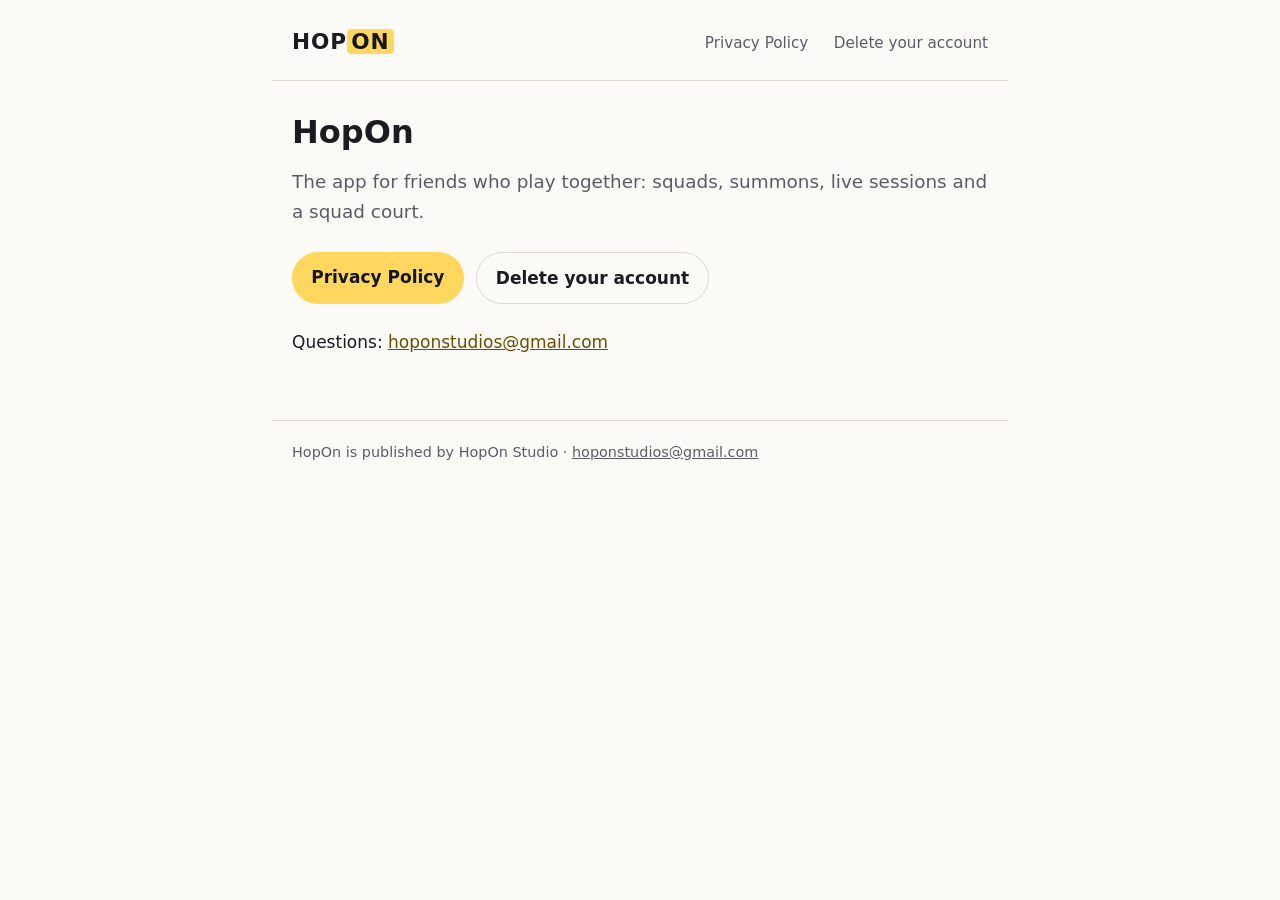
==== index.html @ 8132c115 "The privacy policy and the deletion page" ====
<!doctype html>
<html lang="en">
<head>
<meta charset="utf-8">
<meta name="viewport" content="width=device-width, initial-scale=1">
<title>HopOn</title>
<meta name="description" content="HopOn, by HopOn Studio.">
<link rel="stylesheet" href="style.css">
</head>
<body>
<header>
  <a class="mark" href="">HOP<span>ON</span></a>
  <nav>
    <a href="privacy/">Privacy Policy</a>
    <a href="delete-account/">Delete your account</a>
  </nav>
</header>
<main>
<h1>HopOn</h1>
<p class="lead">The app for friends who play together: squads, summons, live sessions and a squad court.</p>
<p class="action">
  <a class="button" href="privacy/">Privacy Policy</a>
  <a class="button quiet" href="delete-account/">Delete your account</a>
</p>
<p>Questions: <a href="mailto:hoponstudios@gmail.com">hoponstudios@gmail.com</a></p>

</main>
<footer>
  <p>HopOn is published by HopOn Studio · <a href="mailto:hoponstudios@gmail.com">hoponstudios@gmail.com</a></p>
</footer>
</body>
</html>
---- style.css ----
/* HopOn's public pages: the privacy policy and the deletion page.
   The app's own dark and its gold; a light version for a phone set to
   light. Long legal text, so: one narrow column, a comfortable size, and
   tables that scroll sideways on a phone instead of the page. */

:root {
  --ink: #15151b;
  --surface: #1e1e27;
  --line: #2f2f3c;
  --text: #ececf1;
  --soft: #a9a9b8;
  --gold: #ffd75e;
  --on-gold: #15151b;
  --link: #ffd75e;
}

@media (prefers-color-scheme: light) {
  :root {
    --ink: #fbfaf7;
    --surface: #f1efe9;
    --line: #dcd9d0;
    --text: #1b1b22;
    --soft: #5b5b68;
    --gold: #ffd75e;
    --on-gold: #15151b;
    --link: #6b4e00;
  }
}

* { box-sizing: border-box; }

html { -webkit-text-size-adjust: 100%; }

body {
  margin: 0;
  background: var(--ink);
  color: var(--text);
  font: 17px/1.65 system-ui, -apple-system, "Segoe UI", Roboto, Helvetica, Arial, sans-serif;
}

header, main, footer {
  max-width: 46rem;
  margin: 0 auto;
  padding: 0 1.25rem;
}

header {
  display: flex;
  flex-wrap: wrap;
  align-items: center;
  justify-content: space-between;
  gap: 0.5rem 1.5rem;
  padding-top: 1.5rem;
  padding-bottom: 1.25rem;
  border-bottom: 1px solid var(--line);
}

.mark {
  font-weight: 900;
  font-size: 1.35rem;
  letter-spacing: 0.04em;
  color: var(--text);
  text-decoration: none;
}
.mark span { color: var(--gold); }
@media (prefers-color-scheme: light) {
  .mark span { background: var(--gold); color: var(--on-gold); padding: 0 0.2em; border-radius: 0.2em; }
}

nav a {
  color: var(--soft);
  text-decoration: none;
  font-size: 0.95rem;
  margin-left: 1.25rem;
}
nav a:first-child { margin-left: 0; }
nav a:hover { color: var(--text); }

main { padding-top: 2rem; padding-bottom: 3rem; }

h1 { font-size: 2rem; line-height: 1.2; margin: 0 0 1rem; }
h2 { font-size: 1.4rem; line-height: 1.3; margin: 2.5rem 0 0.75rem; scroll-margin-top: 1rem; }
h3 { font-size: 1.1rem; margin: 1.75rem 0 0.5rem; scroll-margin-top: 1rem; }

p, ul, ol { margin: 0 0 1rem; }
ul, ol { padding-left: 1.4rem; }
li { margin-bottom: 0.35rem; }

a { color: var(--link); }

hr { border: 0; border-top: 1px solid var(--line); margin: 2.5rem 0; }

strong { font-weight: 700; }

.lead { font-size: 1.15rem; color: var(--soft); }

.contents {
  background: var(--surface);
  border: 1px solid var(--line);
  border-radius: 12px;
  padding: 1rem 1.25rem;
  margin: 1.5rem 0 0;
}
.contents ol { margin: 0; padding-left: 0; list-style: none; columns: 2; column-gap: 2rem; }
.contents li { break-inside: avoid; margin-bottom: 0.3rem; }
.contents a { text-decoration: none; }
.contents a:hover { text-decoration: underline; }
@media (max-width: 34rem) { .contents ol { columns: 1; } }

.table { overflow-x: auto; margin: 0 0 1.25rem; border: 1px solid var(--line); border-radius: 12px; }
table { border-collapse: collapse; width: 100%; min-width: 30rem; font-size: 0.95rem; }
th, td { text-align: left; vertical-align: top; padding: 0.7rem 0.9rem; border-bottom: 1px solid var(--line); }
th { background: var(--surface); font-weight: 700; }
tr:last-child td { border-bottom: 0; }

.action { display: flex; flex-wrap: wrap; gap: 0.75rem; margin: 1.5rem 0; }
.button {
  display: inline-block;
  background: var(--gold);
  color: var(--on-gold);
  font-weight: 700;
  text-decoration: none;
  padding: 0.7rem 1.2rem;
  border-radius: 999px;
}
.button.quiet { background: transparent; color: var(--text); border: 1px solid var(--line); }

.draft {
  background: #b3261e;
  color: #fff;
  font-weight: 700;
  padding: 0.6rem 0.9rem;
  border-radius: 8px;
}

footer {
  border-top: 1px solid var(--line);
  padding-top: 1.25rem;
  padding-bottom: 2.5rem;
  color: var(--soft);
  font-size: 0.9rem;
}
footer a { color: var(--soft); }
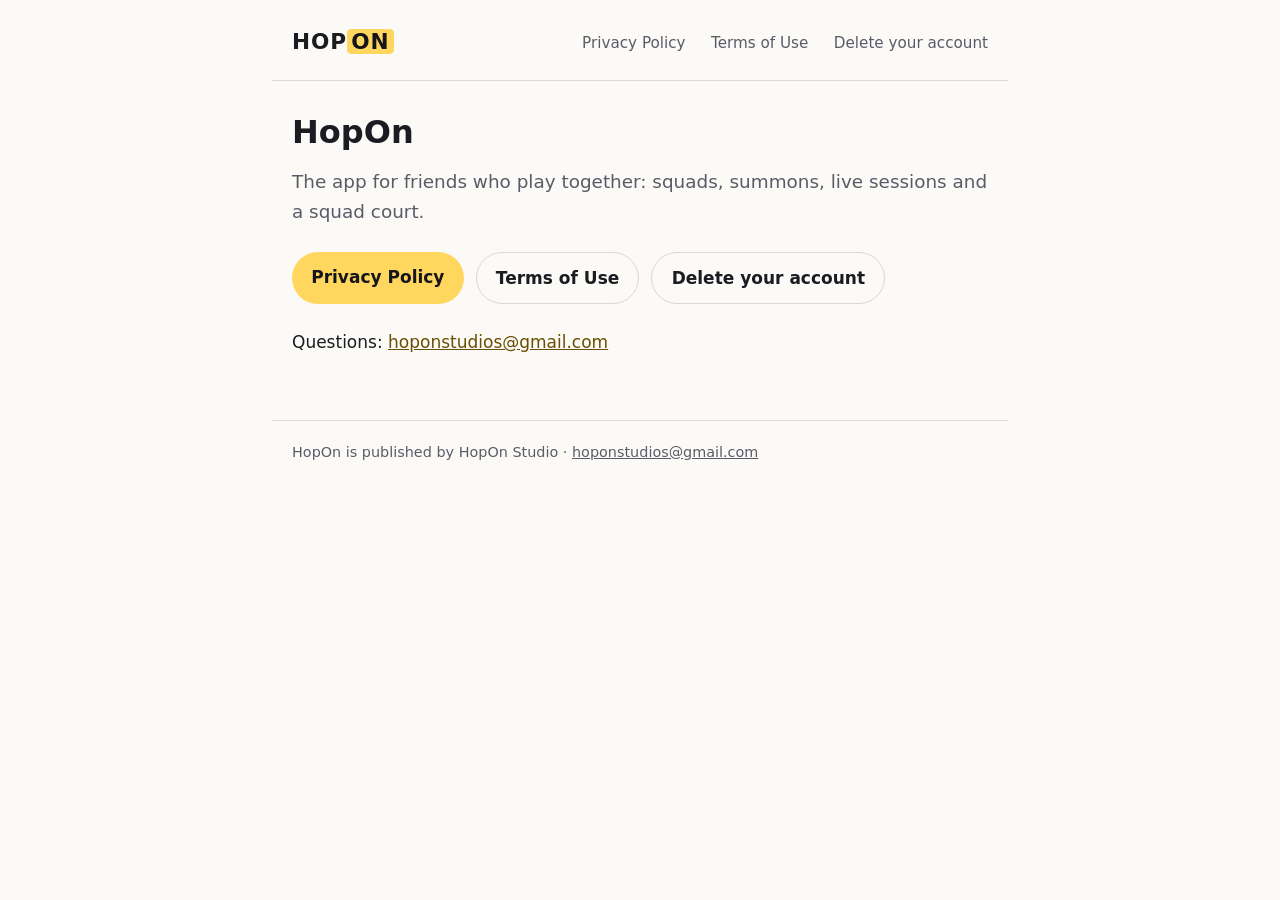
==== commit 38bcd64d: "Add files via upload" ====
--- a/index.html
+++ b/index.html
@@ -12,6 +12,7 @@
   <a class="mark" href="">HOP<span>ON</span></a>
   <nav>
     <a href="privacy/">Privacy Policy</a>
+    <a href="terms/">Terms of Use</a>
     <a href="delete-account/">Delete your account</a>
   </nav>
 </header>
@@ -20,6 +21,7 @@
 <p class="lead">The app for friends who play together: squads, summons, live sessions and a squad court.</p>
 <p class="action">
   <a class="button" href="privacy/">Privacy Policy</a>
+  <a class="button quiet" href="terms/">Terms of Use</a>
   <a class="button quiet" href="delete-account/">Delete your account</a>
 </p>
 <p>Questions: <a href="mailto:hoponstudios@gmail.com">hoponstudios@gmail.com</a></p>
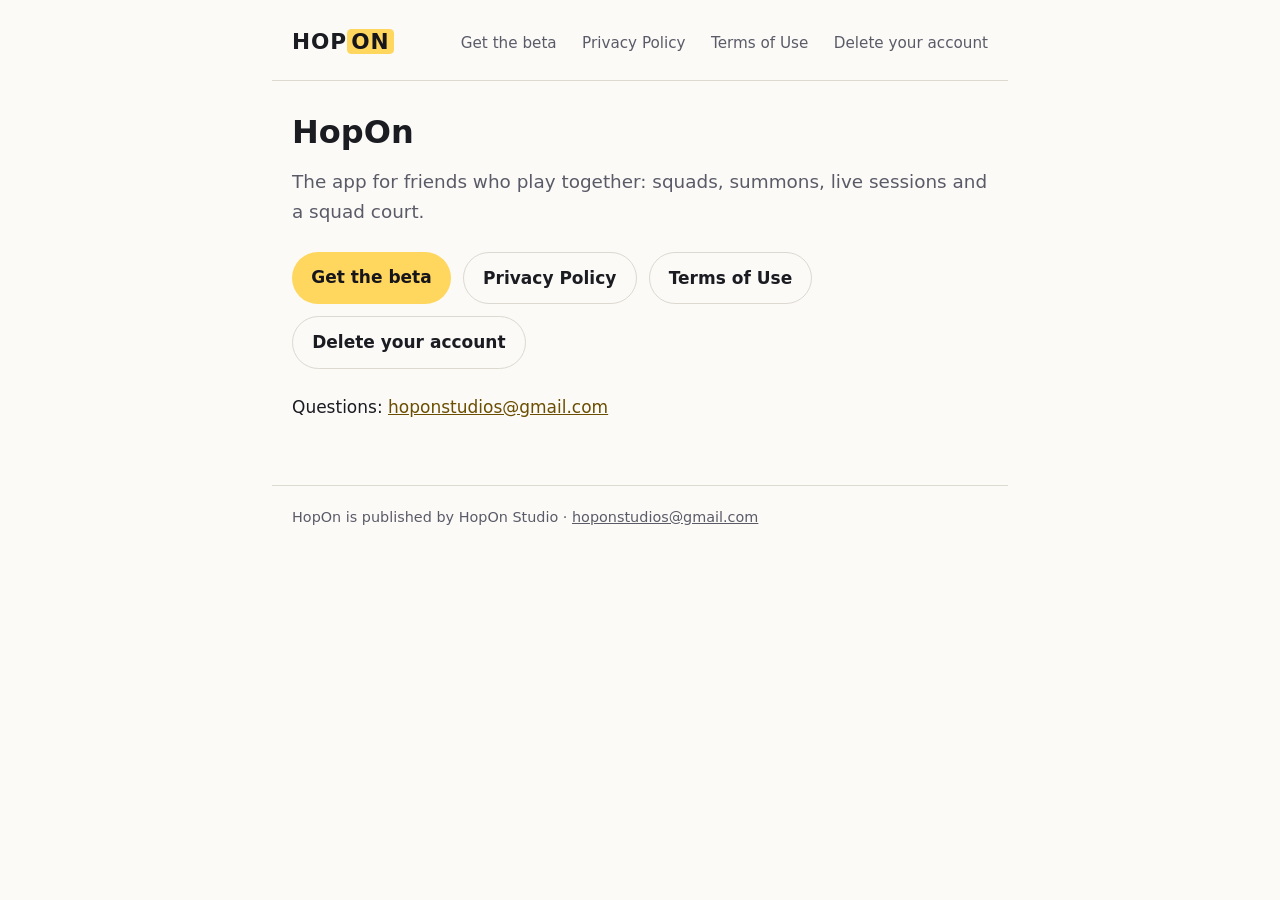
==== commit 9aa8b0b4: "Create beta page" ====
--- a/index.html
+++ b/index.html
@@ -11,6 +11,7 @@
 <header>
   <a class="mark" href="">HOP<span>ON</span></a>
   <nav>
+    <a href="beta/">Get the beta</a>
     <a href="privacy/">Privacy Policy</a>
     <a href="terms/">Terms of Use</a>
     <a href="delete-account/">Delete your account</a>
@@ -20,7 +21,8 @@
 <h1>HopOn</h1>
 <p class="lead">The app for friends who play together: squads, summons, live sessions and a squad court.</p>
 <p class="action">
-  <a class="button" href="privacy/">Privacy Policy</a>
+  <a class="button" href="beta/">Get the beta</a>
+  <a class="button quiet" href="privacy/">Privacy Policy</a>
   <a class="button quiet" href="terms/">Terms of Use</a>
   <a class="button quiet" href="delete-account/">Delete your account</a>
 </p>
--- a/style.css
+++ b/style.css
@@ -1,4 +1,4 @@
-/* HopOn's public pages: the privacy policy and the deletion page.
+/* HopOn's public pages: the policy, the terms, the deletion page and the beta.
    The app's own dark and its gold; a light version for a phone set to
    light. Long legal text, so: one narrow column, a comfortable size, and
    tables that scroll sideways on a phone instead of the page. */
@@ -125,6 +125,35 @@
 }
 .button.quiet { background: transparent; color: var(--text); border: 1px solid var(--line); }
 
+/* The beta page: three steps, each a card with its number and its button. */
+.steps { list-style: none; padding: 0; margin: 1.75rem 0; counter-reset: step; }
+.steps li {
+  counter-increment: step;
+  position: relative;
+  background: var(--surface);
+  border: 1px solid var(--line);
+  border-radius: 14px;
+  padding: 1.1rem 1.2rem 1.25rem 3.7rem;
+  margin-bottom: 0.9rem;
+}
+.steps li::before {
+  content: counter(step);
+  position: absolute;
+  left: 1.1rem;
+  top: 1.1rem;
+  width: 1.8rem;
+  height: 1.8rem;
+  border-radius: 50%;
+  background: var(--gold);
+  color: var(--on-gold);
+  font-weight: 900;
+  line-height: 1.8rem;
+  text-align: center;
+}
+.steps h2 { font-size: 1.15rem; margin: 0 0 0.35rem; }
+.steps p { margin: 0 0 0.9rem; color: var(--soft); }
+.note { font-size: 0.95rem; color: var(--soft); }
+
 .draft {
   background: #b3261e;
   color: #fff;
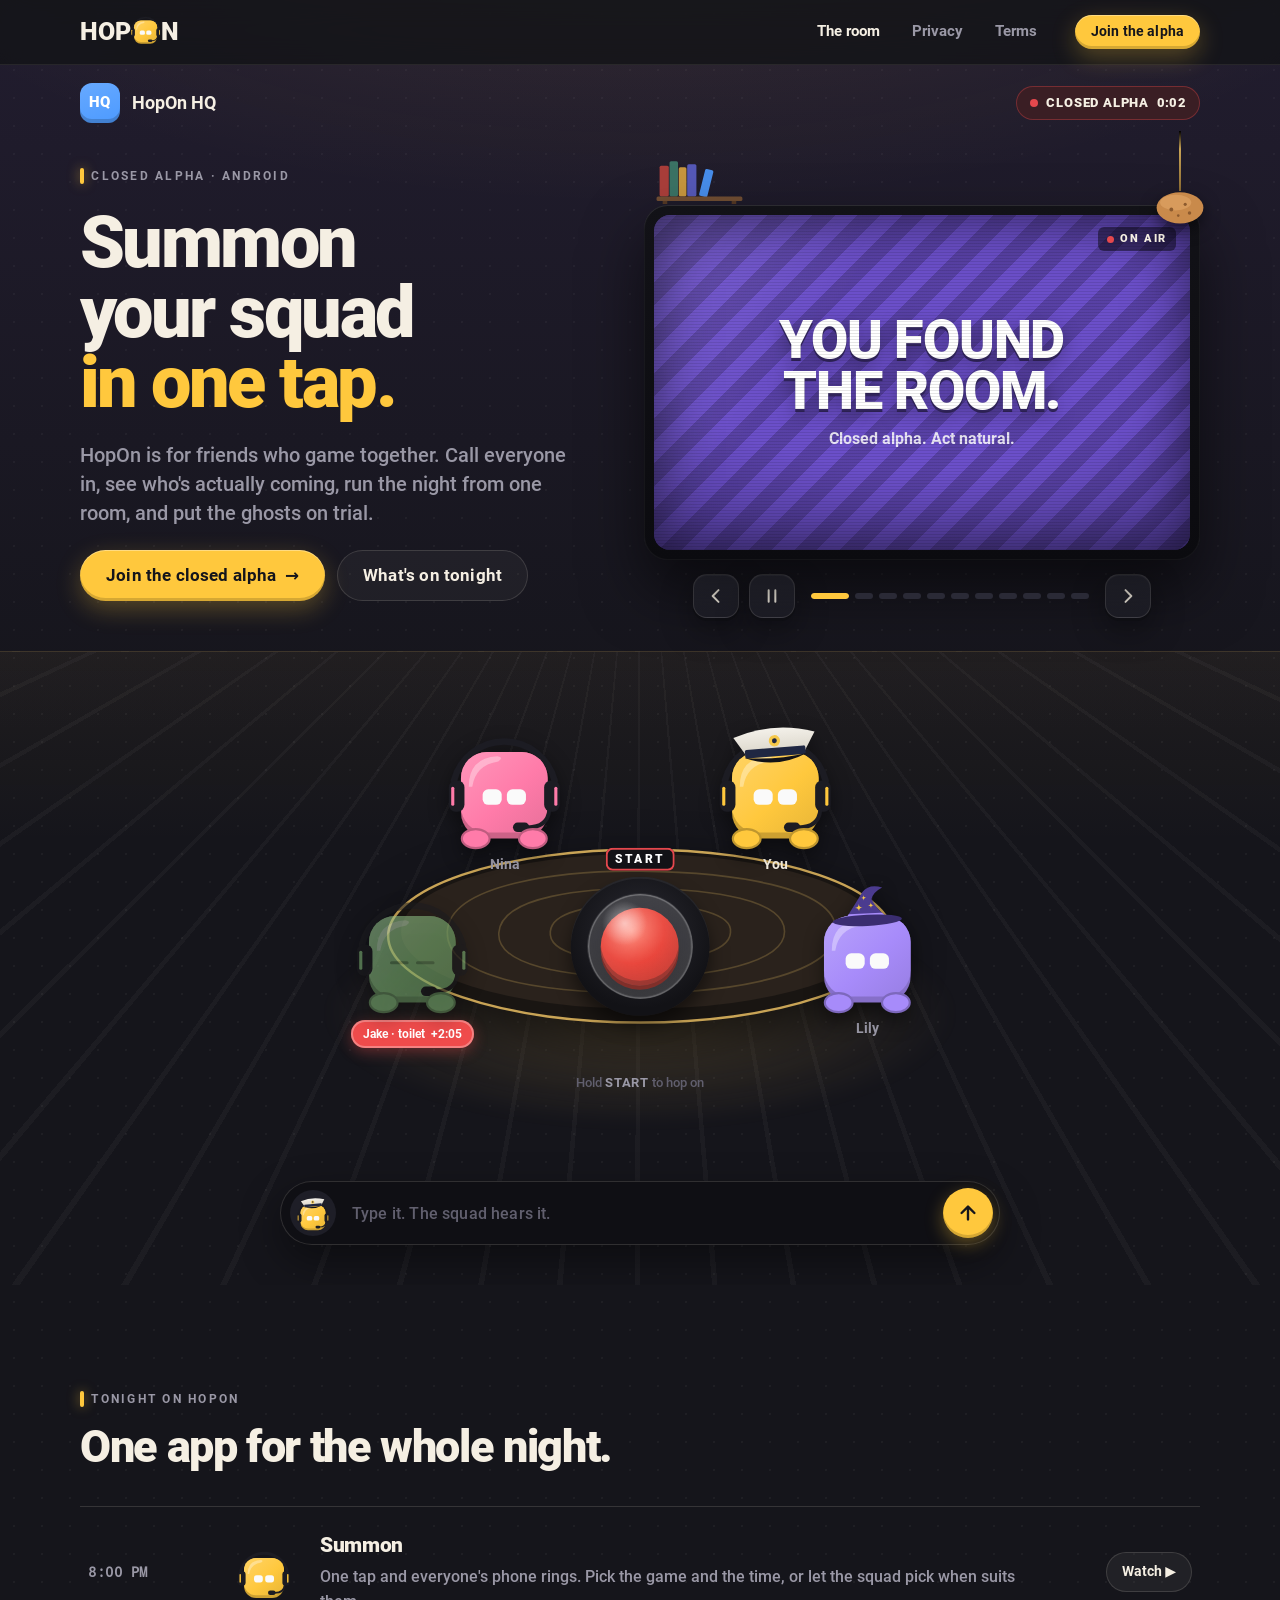
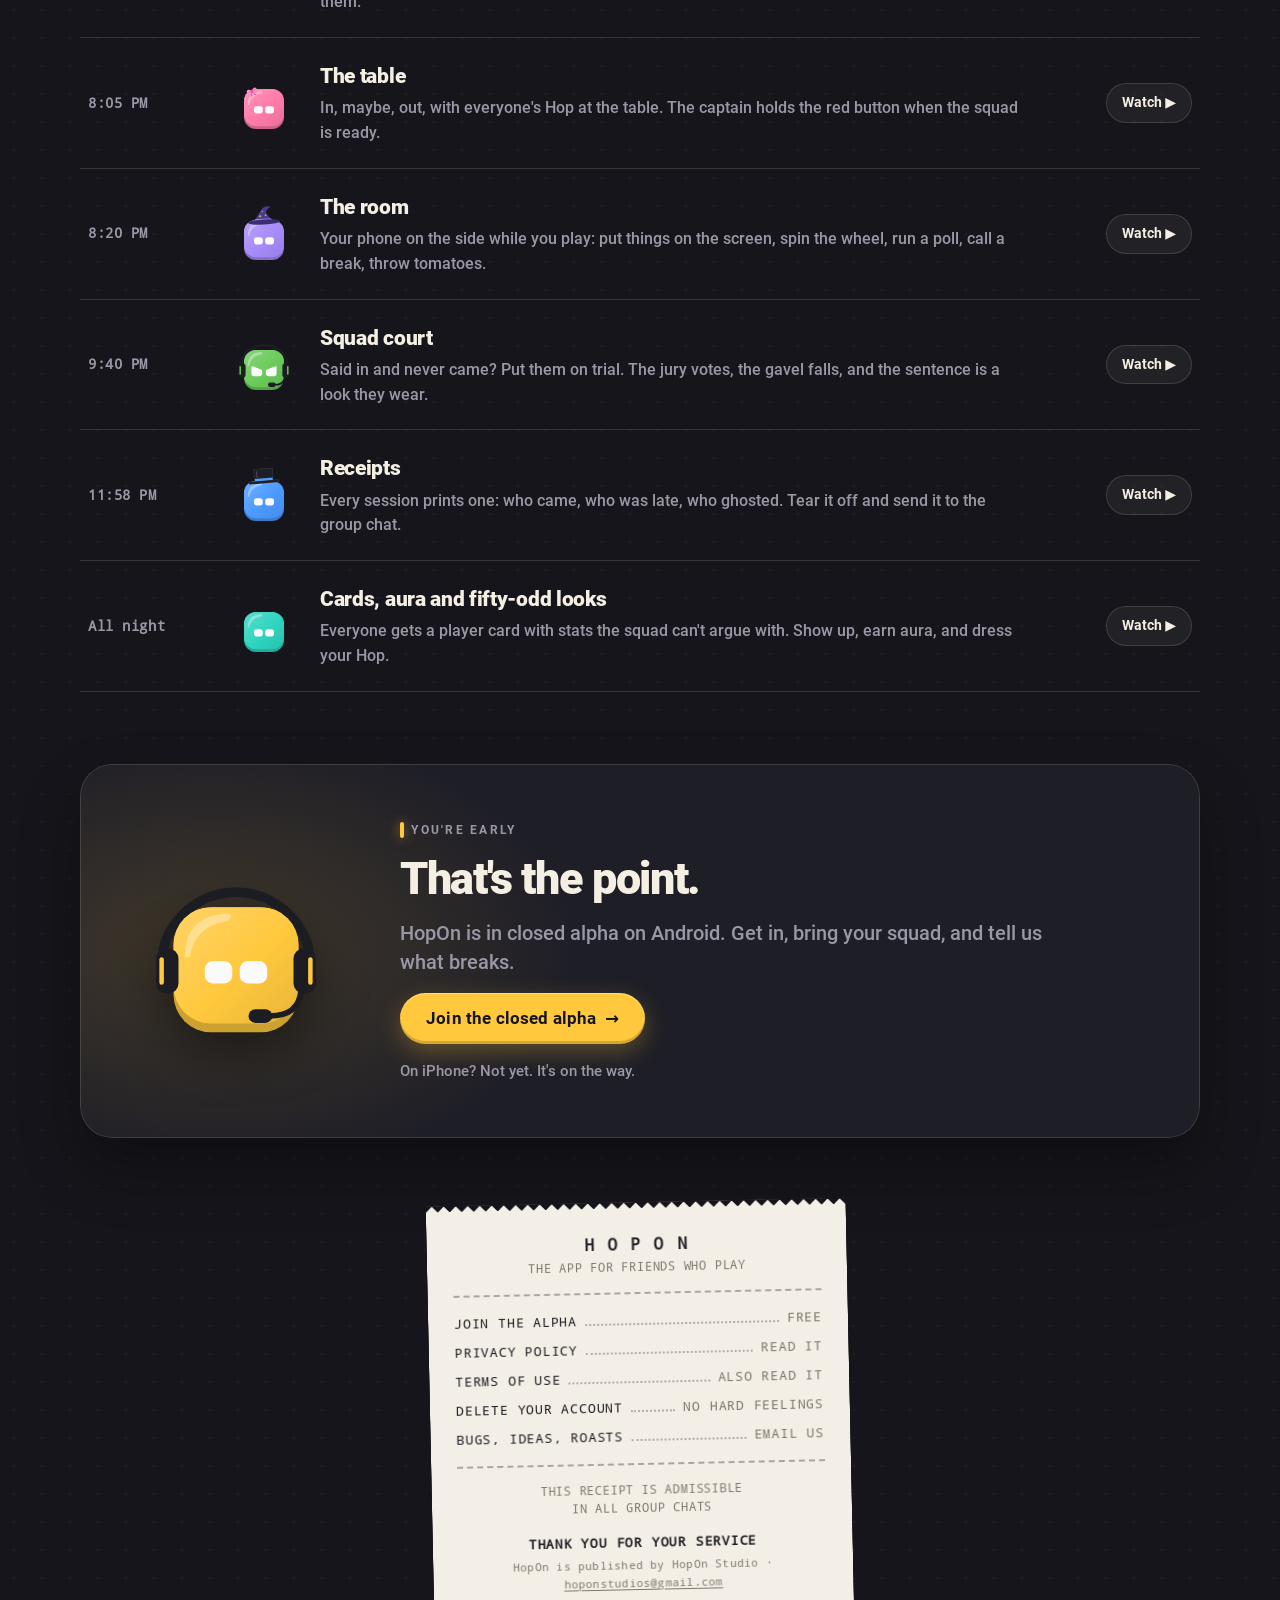
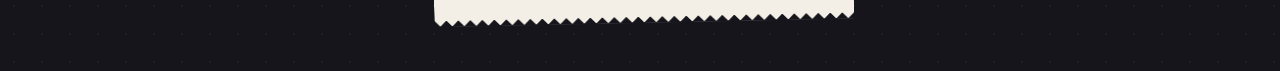
==== commit 220e0c9a: "Whole website redesign to fit app style." ====
--- a/index.html
+++ b/index.html
@@ -1,36 +1,406 @@
 <!doctype html>
-<html lang="en">
+<html lang="en" class="no-js">
 <head>
 <meta charset="utf-8">
-<meta name="viewport" content="width=device-width, initial-scale=1">
-<title>HopOn</title>
-<meta name="description" content="HopOn, by HopOn Studio.">
-<link rel="stylesheet" href="style.css">
+<meta name="viewport" content="width=device-width, initial-scale=1, viewport-fit=cover">
+<title>HopOn · Summon your squad in one tap</title>
+<meta name="description" content="The app for friends who game together: summon the squad, see who is actually coming, run the night from one room, and put the ghosts on trial.">
+<meta name="theme-color" content="#15151B">
+<meta name="color-scheme" content="dark">
+<link rel="canonical" href="https://hoponstudio.github.io/">
+<link rel="icon" href="favicon.svg" type="image/svg+xml">
+<link rel="apple-touch-icon" href="assets/img/icon-512.png">
+<meta property="og:type" content="website">
+<meta property="og:site_name" content="HopOn">
+<meta property="og:title" content="HopOn · Summon your squad in one tap">
+<meta property="og:description" content="The app for friends who game together: summon the squad, see who is actually coming, run the night from one room, and put the ghosts on trial.">
+<meta property="og:url" content="https://hoponstudio.github.io/">
+<meta property="og:image" content="https://hoponstudio.github.io/assets/img/og.png">
+<meta name="twitter:card" content="summary_large_image">
+<link rel="preload" href="assets/fonts/roboto-900.woff2" as="font" type="font/woff2" crossorigin>
+<link rel="preload" href="assets/fonts/roboto-500.woff2" as="font" type="font/woff2" crossorigin>
+<link rel="stylesheet" href="assets/css/site.css?v=163ad758ec">
+<!-- Before the first paint: the visitor's colour (so "You" is never
+     yellow first, then theirs), and the class that says scripts run. -->
+<script>
+  (function (root) {
+    root.className = root.className.replace('no-js', 'js');
+    try {
+      var you = localStorage.getItem('hopon.you');
+      if (/^#[0-9a-f]{6}$/i.test(you)) root.style.setProperty('--you', you);
+    } catch (e) {}
+  })(document.documentElement);
+</script>
+<script type="module" src="assets/js/main.js?v=921431b8e6"></script>
 </head>
-<body>
-<header>
-  <a class="mark" href="">HOP<span>ON</span></a>
-  <nav>
-    <a href="beta/">Get the beta</a>
-    <a href="privacy/">Privacy Policy</a>
-    <a href="terms/">Terms of Use</a>
-    <a href="delete-account/">Delete your account</a>
-  </nav>
+<body class="page page--home">
+<a class="skip-link" href="#main">Skip to content</a>
+<header class="site-header">
+  <div class="site-header__inner wrap">
+    <a class="wordmark" href="" aria-label="HopOn, home">
+      <span aria-hidden="true">HOP</span><svg class="hop wordmark__hop" viewBox="-80 -95 160 160" data-mood="normal" data-skin="headset" style="--hop:#FFC83D" aria-hidden="true" focusable="false"><g class="hop__body"><g class="hop__worn"><path d="M-58.11,-16.92 A60,60 0 0 1 58.11,-16.92" fill="none" stroke="#1C1C23" stroke-width="7.5" stroke-linecap="round"/></g><defs><linearGradient id="hop13-face" x1="0" y1="0" x2="1" y2="1"><stop offset="0" class="hop__light"/><stop offset=".55" class="hop__mid"/><stop offset="1" class="hop__low"/></linearGradient></defs><rect x="-50" y="-50" width="100" height="100" rx="30" class="hop__base"/><rect x="-50" y="-50" width="100" height="93" rx="30" fill="url(#hop13-face)"/><path d="M-41,-10 Q-41,-43 -8,-45 Q0,-44 -7,-39 Q-33,-35 -37,-10 Z" fill="#FFFFFF" fill-opacity=".34"/><g class="hop__face hop__face--normal"><g class="hop__look"><rect x="-25" y="-7" width="22" height="18" rx="6.5" class="hop__eye" fill="#FAFAFA"/><rect x="3" y="-7" width="22" height="18" rx="6.5" class="hop__eye" fill="#FAFAFA"/></g></g><g class="hop__face hop__face--sad"><rect x="-27" y="-9" width="24" height="22" rx="7.5" fill="#FAFAFA"/><rect x="-23.88" y="-5.58" width="17.76" height="17.16" rx="6" fill="#2B211C"/><circle cx="-18.91" cy="-1.43" r="3.3" fill="#FFF"/><circle cx="-10.74" cy="6.12" r="1.6" fill="#FFF"/><rect x="3" y="-9" width="24" height="22" rx="7.5" fill="#FAFAFA"/><rect x="6.12" y="-5.58" width="17.76" height="17.16" rx="6" fill="#2B211C"/><circle cx="11.09" cy="-1.43" r="3.3" fill="#FFF"/><circle cx="19.26" cy="6.12" r="1.6" fill="#FFF"/><path d="M-27,-15 L-8,-21 M27,-15 L8,-21" class="hop__brow" fill="none" stroke="currentColor" stroke-width="3.5" stroke-linecap="round"/></g><g class="hop__face hop__face--fierce"><path d="M-29,-7 L-7,2 L-7,9 Q-7,13 -12,13 L-25,13 Q-29,13 -29,9 ZM29,-7 L7,2 L7,9 Q7,13 12,13 L25,13 Q29,13 29,9 Z" fill="#FAFAFA" stroke="#FAFAFA" stroke-width="5" stroke-linejoin="round"/></g><g class="hop__face hop__face--away"><path d="M-24,4 L-6,4 M6,4 L24,4" class="hop__dash" fill="none" stroke="currentColor" stroke-width="3.5" stroke-linecap="round"/></g><g class="hop__worn"><rect x="-64" y="-17" width="18" height="36" rx="8" fill="#1C1C23"/><rect x="-61.3" y="-10" width="3.6" height="22" rx="1.8" class="hop__stripe"/><rect x="46" y="-17" width="18" height="36" rx="8" fill="#1C1C23"/><rect x="57.7" y="-10" width="3.6" height="22" rx="1.8" class="hop__stripe"/><path d="M52,17 Q50,37 27,37" fill="none" stroke="#1C1C23" stroke-width="4.5" stroke-linecap="round"/><rect x="10" y="31.5" width="19" height="11" rx="5.5" fill="#1C1C23"/></g></g></svg><span aria-hidden="true">N</span>
+    </a>
+    <nav class="site-nav" aria-label="Site">
+      <a class="site-nav__link" href="" aria-current="page">The room</a>
+      <a class="site-nav__link" href="privacy/">Privacy</a>
+      <a class="site-nav__link" href="terms/">Terms</a>
+    </nav>
+    <a class="btn btn--accent btn--small site-header__cta" href="beta/">Join the alpha</a>
+  </div>
 </header>
-<main>
-<h1>HopOn</h1>
-<p class="lead">The app for friends who play together: squads, summons, live sessions and a squad court.</p>
-<p class="action">
-  <a class="button" href="beta/">Get the beta</a>
-  <a class="button quiet" href="privacy/">Privacy Policy</a>
-  <a class="button quiet" href="terms/">Terms of Use</a>
-  <a class="button quiet" href="delete-account/">Delete your account</a>
-</p>
-<p>Questions: <a href="mailto:hoponstudios@gmail.com">hoponstudios@gmail.com</a></p>
+
+<main id="main">
+<!-- The front page is a live room, as the app draws one: the squad round a
+     table on the left, the wall screen on the right, the line you type
+     into at the foot. Each piece that does something names its module
+     (data-module) — assets/js/modules/<name>.js. -->
+<section class="room" aria-labelledby="room-title">
+  <div class="room__bar wrap">
+    <span class="squad-badge" aria-hidden="true">HQ</span>
+    <span class="room__name">HopOn HQ</span>
+    <span class="live-pill" title="How long you've been in the room">
+      <span class="live-pill__dot" aria-hidden="true"></span>
+      Closed alpha <span class="live-pill__time" data-module="ticker" data-from="0">0:00</span>
+    </span>
+  </div>
+
+  <div class="room__stage wrap">
+    <div class="room__intro">
+      <p class="kicker">Closed alpha · Android</p>
+      <h1 id="room-title" class="display">Summon your squad <span class="accent">in one tap.</span></h1>
+      <p class="lead">HopOn is for friends who game together. Call everyone in, see who's actually coming, run the night from one room, and put the ghosts on trial.</p>
+      <div class="actions">
+        <a class="btn btn--accent btn--big" href="beta/">Join the closed alpha <span class="btn__arrow" aria-hidden="true">→</span></a>
+        <a class="btn btn--quiet btn--big" href="#tonight">What's on tonight</a>
+      </div>
+    </div>
+
+    <!-- The table. Four seats, the red button in the middle. -->
+    <div class="table" data-module="table">
+      <div class="table__floor" aria-hidden="true"></div>
+      <div class="table__top" aria-hidden="true">
+        <svg class="table__wood" viewBox="-200 -80 400 160" preserveAspectRatio="none">
+          <ellipse class="table__rim" cx="0" cy="0" rx="196" ry="76"/>
+          <ellipse class="table__face" cx="0" cy="-4" rx="186" ry="68"/>
+          <path class="table__ring" d="M-150,-4 C-148,-46 -60,-58 0,-57 C70,-56 150,-44 152,-6 C154,34 70,50 0,50 C-80,50 -152,36 -150,-4 Z"/>
+          <path class="table__ring" d="M-110,-3 C-108,-36 -40,-42 2,-42 C56,-41 112,-32 112,-4 C112,24 52,36 0,36 C-58,36 -112,26 -110,-3 Z"/>
+          <path class="table__ring" d="M-70,-4 C-68,-26 -20,-28 4,-28 C40,-27 72,-20 70,-3 C69,15 34,22 0,22 C-36,22 -72,16 -70,-4 Z"/>
+        </svg>
+      </div>
+
+      <!-- Hold to start: the session's red button, under its glass. -->
+      <a class="start" href="beta/" data-hold aria-describedby="start-hint">
+        <span class="start__plate">START</span>
+        <span class="start__base" aria-hidden="true">
+          <svg class="start__ring" viewBox="0 0 100 100"><circle cx="50" cy="50" r="46"/></svg>
+          <span class="start__button"></span>
+          <span class="start__dome"></span>
+        </span>
+        <span class="visually-hidden">Join the closed alpha</span>
+      </a>
+      <p class="table__hint" id="start-hint">Hold <strong>START</strong> to hop on</p>
+
+      <div class="seat seat--back-left" data-seat="Nina">
+        <p class="bubble bubble--seat" data-bubble hidden></p>
+        <button class="seat__hop" type="button" aria-label="Nina">
+          <svg class="hop" viewBox="-80 -95 160 160" data-mood="normal" data-skin="headset" style="--hop:#FF7BA9" aria-hidden="true" focusable="false"><g class="hop__body"><g class="hop__worn"><path d="M-58.11,-16.92 A60,60 0 0 1 58.11,-16.92" fill="none" stroke="#1C1C23" stroke-width="7.5" stroke-linecap="round"/></g><defs><linearGradient id="hop1-face" x1="0" y1="0" x2="1" y2="1"><stop offset="0" class="hop__light"/><stop offset=".55" class="hop__mid"/><stop offset="1" class="hop__low"/></linearGradient></defs><rect x="-50" y="-50" width="100" height="100" rx="30" class="hop__base"/><rect x="-50" y="-50" width="100" height="93" rx="30" fill="url(#hop1-face)"/><path d="M-41,-10 Q-41,-43 -8,-45 Q0,-44 -7,-39 Q-33,-35 -37,-10 Z" fill="#FFFFFF" fill-opacity=".34"/><g class="hop__face hop__face--normal"><g class="hop__look"><rect x="-25" y="-7" width="22" height="18" rx="6.5" class="hop__eye" fill="#FAFAFA"/><rect x="3" y="-7" width="22" height="18" rx="6.5" class="hop__eye" fill="#FAFAFA"/></g></g><g class="hop__face hop__face--sad"><rect x="-27" y="-9" width="24" height="22" rx="7.5" fill="#FAFAFA"/><rect x="-23.88" y="-5.58" width="17.76" height="17.16" rx="6" fill="#2B211C"/><circle cx="-18.91" cy="-1.43" r="3.3" fill="#FFF"/><circle cx="-10.74" cy="6.12" r="1.6" fill="#FFF"/><rect x="3" y="-9" width="24" height="22" rx="7.5" fill="#FAFAFA"/><rect x="6.12" y="-5.58" width="17.76" height="17.16" rx="6" fill="#2B211C"/><circle cx="11.09" cy="-1.43" r="3.3" fill="#FFF"/><circle cx="19.26" cy="6.12" r="1.6" fill="#FFF"/><path d="M-27,-15 L-8,-21 M27,-15 L8,-21" class="hop__brow" fill="none" stroke="currentColor" stroke-width="3.5" stroke-linecap="round"/></g><g class="hop__face hop__face--fierce"><path d="M-29,-7 L-7,2 L-7,9 Q-7,13 -12,13 L-25,13 Q-29,13 -29,9 ZM29,-7 L7,2 L7,9 Q7,13 12,13 L25,13 Q29,13 29,9 Z" fill="#FAFAFA" stroke="#FAFAFA" stroke-width="5" stroke-linejoin="round"/></g><g class="hop__face hop__face--away"><path d="M-24,4 L-6,4 M6,4 L24,4" class="hop__dash" fill="none" stroke="currentColor" stroke-width="3.5" stroke-linecap="round"/></g><g class="hop__worn"><rect x="-64" y="-17" width="18" height="36" rx="8" fill="#1C1C23"/><rect x="-61.3" y="-10" width="3.6" height="22" rx="1.8" class="hop__stripe"/><rect x="46" y="-17" width="18" height="36" rx="8" fill="#1C1C23"/><rect x="57.7" y="-10" width="3.6" height="22" rx="1.8" class="hop__stripe"/><path d="M52,17 Q50,37 27,37" fill="none" stroke="#1C1C23" stroke-width="4.5" stroke-linecap="round"/><rect x="10" y="31.5" width="19" height="11" rx="5.5" fill="#1C1C23"/></g><ellipse class="hop__hand" cx="-33" cy="50" rx="16" ry="11"/><ellipse class="hop__hand" cx="33" cy="50" rx="16" ry="11"/></g></svg>
+        </button>
+        <span class="seat__name">Nina</span>
+      </div>
+      <div class="seat seat--back-right seat--you" data-seat="You">
+        <p class="bubble bubble--seat" data-bubble hidden></p>
+        <button class="seat__hop" type="button" aria-label="You, the captain. Tap fast if you dare." data-module="mash">
+          <svg class="hop" viewBox="-80 -95 160 160" data-mood="normal" data-skin="headset" style="--hop:var(--you)" aria-hidden="true" focusable="false"><g class="hop__body"><g class="hop__worn"><path d="M-58.11,-16.92 A60,60 0 0 1 58.11,-16.92" fill="none" stroke="#1C1C23" stroke-width="7.5" stroke-linecap="round"/></g><defs><linearGradient id="hop2-face" x1="0" y1="0" x2="1" y2="1"><stop offset="0" class="hop__light"/><stop offset=".55" class="hop__mid"/><stop offset="1" class="hop__low"/></linearGradient></defs><rect x="-50" y="-50" width="100" height="100" rx="30" class="hop__base"/><rect x="-50" y="-50" width="100" height="93" rx="30" fill="url(#hop2-face)"/><path d="M-41,-10 Q-41,-43 -8,-45 Q0,-44 -7,-39 Q-33,-35 -37,-10 Z" fill="#FFFFFF" fill-opacity=".34"/><g class="hop__face hop__face--normal"><g class="hop__look"><rect x="-25" y="-7" width="22" height="18" rx="6.5" class="hop__eye" fill="#FAFAFA"/><rect x="3" y="-7" width="22" height="18" rx="6.5" class="hop__eye" fill="#FAFAFA"/></g></g><g class="hop__face hop__face--sad"><rect x="-27" y="-9" width="24" height="22" rx="7.5" fill="#FAFAFA"/><rect x="-23.88" y="-5.58" width="17.76" height="17.16" rx="6" fill="#2B211C"/><circle cx="-18.91" cy="-1.43" r="3.3" fill="#FFF"/><circle cx="-10.74" cy="6.12" r="1.6" fill="#FFF"/><rect x="3" y="-9" width="24" height="22" rx="7.5" fill="#FAFAFA"/><rect x="6.12" y="-5.58" width="17.76" height="17.16" rx="6" fill="#2B211C"/><circle cx="11.09" cy="-1.43" r="3.3" fill="#FFF"/><circle cx="19.26" cy="6.12" r="1.6" fill="#FFF"/><path d="M-27,-15 L-8,-21 M27,-15 L8,-21" class="hop__brow" fill="none" stroke="currentColor" stroke-width="3.5" stroke-linecap="round"/></g><g class="hop__face hop__face--fierce"><path d="M-29,-7 L-7,2 L-7,9 Q-7,13 -12,13 L-25,13 Q-29,13 -29,9 ZM29,-7 L7,2 L7,9 Q7,13 12,13 L25,13 Q29,13 29,9 Z" fill="#FAFAFA" stroke="#FAFAFA" stroke-width="5" stroke-linejoin="round"/></g><g class="hop__face hop__face--away"><path d="M-24,4 L-6,4 M6,4 L24,4" class="hop__dash" fill="none" stroke="currentColor" stroke-width="3.5" stroke-linecap="round"/></g><g class="hop__worn"><rect x="-64" y="-17" width="18" height="36" rx="8" fill="#1C1C23"/><rect x="-61.3" y="-10" width="3.6" height="22" rx="1.8" class="hop__stripe"/><rect x="46" y="-17" width="18" height="36" rx="8" fill="#1C1C23"/><rect x="57.7" y="-10" width="3.6" height="22" rx="1.8" class="hop__stripe"/><path d="M52,17 Q50,37 27,37" fill="none" stroke="#1C1C23" stroke-width="4.5" stroke-linecap="round"/><rect x="10" y="31.5" width="19" height="11" rx="5.5" fill="#1C1C23"/></g><g class="hop__outfit"><clipPath id="hop2-jacket"><rect x="-50" y="-50" width="100" height="100" rx="30"/></clipPath><g clip-path="url(#hop2-jacket)"><rect x="-52" y="18" width="104" height="34" fill="#16161B"/><path d="M-13,18 L13,18 L0,42 Z" class="hop__neck"/><path d="M-13,18 L-28,20 L-12,37 L-3,36 Z" fill="#2A2A32"/><circle cx="-20" cy="24.5" r="2" fill="#C9CBD3"/><circle cx="-35" cy="33" r="2" fill="#C9CBD3"/><path d="M13,18 L28,20 L12,37 L3,36 Z" fill="#2A2A32"/><circle cx="20" cy="24.5" r="2" fill="#C9CBD3"/><circle cx="35" cy="33" r="2" fill="#C9CBD3"/></g><path d="M0,20 L-10,14.5 L-10,25.5 Z" fill="#E0403A"/><path d="M0,20 L10,14.5 L10,25.5 Z" fill="#E0403A"/><circle cx="0" cy="20" r="3" fill="#B8302B"/><ellipse cx="-44" cy="30" rx="9" ry="10" fill="#16161B"/><g class="hop__bat" transform="translate(-52 26) rotate(-146.1)"><defs><linearGradient id="hop2-wood" x1="0" y1="0" x2="0" y2="1"><stop offset="0" stop-color="#E3AA6C"/><stop offset=".5" stop-color="#C98A4B"/><stop offset="1" stop-color="#9C6533"/></linearGradient></defs><path d="M-12,-3.5 L36.75,-3.5 Q63,-9 84,-9.5 L105,-9.5 A9.5,9.5 0 0 1 105,9.5 L84,9.5 Q63,9 36.75,3.5 L-12,3.5 Z" fill="url(#hop2-wood)"/><ellipse cx="-14" cy="0" rx="3" ry="6" fill="url(#hop2-wood)"/><path d="M52.5,-5 Q78.75,-7 102.9,-6" fill="none" stroke="#FFFFFF" stroke-width="2.2" stroke-linecap="round" stroke-opacity=".35"/></g><rect x="-65" y="14.3" width="26" height="23.4" rx="9.1" fill="#1A1A20"/><path d="M-53.3,22.75 L-44.2,22.75" fill="none" stroke="#34343E" stroke-width="1.56" stroke-linecap="round"/><path d="M-53.3,27.95 L-44.2,27.95" fill="none" stroke="#34343E" stroke-width="1.56" stroke-linecap="round"/><path d="M-61.33,21.97 A10.4,9.1 0 0 1 -51.09,16.93" fill="none" stroke="#FFFFFF" stroke-width="1.56" stroke-linecap="round" stroke-opacity=".18"/><rect x="39" y="24.1" width="22" height="19.8" rx="7.7" fill="#1A1A20"/><path d="M48.9,31.25 L56.6,31.25" fill="none" stroke="#34343E" stroke-width="1.32" stroke-linecap="round"/><path d="M48.9,35.65 L56.6,35.65" fill="none" stroke="#34343E" stroke-width="1.32" stroke-linecap="round"/><path d="M42.11,30.59 A8.8,7.7 0 0 1 50.77,26.33" fill="none" stroke="#FFFFFF" stroke-width="1.32" stroke-linecap="round" stroke-opacity=".18"/></g><g class="hop__cap" transform="translate(0 -50) rotate(-4.58)"><defs><linearGradient id="hop2-cap" x1="0" y1="0" x2="0" y2="1"><stop offset="0" stop-color="#F4F1EA"/><stop offset="1" stop-color="#D9D4C8"/></linearGradient></defs><path d="M-33,3 L-47,-20 Q0,-36 47,-20 L33,3 Z" fill="url(#hop2-cap)"/><rect x="-35" y="-5" width="70" height="10" rx="2" fill="#1F2742"/><path d="M-36,4 Q0,20 36,4 Q0,10 -36,4 Z" fill="#121217"/><circle cx="0" cy="-13" r="6.5" fill="#F5C84A"/><circle cx="0" cy="-13" r="2.8" fill="#1F2742"/></g><ellipse class="hop__hand" cx="-33" cy="50" rx="16" ry="11"/><ellipse class="hop__hand" cx="33" cy="50" rx="16" ry="11"/></g></svg>
+        </button>
+        <span class="seat__name">You</span>
+      </div>
+      <div class="seat seat--front-left" data-seat="Jake">
+        <p class="bubble bubble--seat" data-bubble hidden></p>
+        <button class="seat__hop" type="button" aria-label="Jake, who stepped away">
+          <svg class="hop" viewBox="-80 -95 160 160" data-mood="away" data-skin="headset" style="--hop:#6BCB5A" aria-hidden="true" focusable="false"><g class="hop__body"><g class="hop__worn"><path d="M-58.11,-16.92 A60,60 0 0 1 58.11,-16.92" fill="none" stroke="#1C1C23" stroke-width="7.5" stroke-linecap="round"/></g><defs><linearGradient id="hop3-face" x1="0" y1="0" x2="1" y2="1"><stop offset="0" class="hop__light"/><stop offset=".55" class="hop__mid"/><stop offset="1" class="hop__low"/></linearGradient></defs><rect x="-50" y="-50" width="100" height="100" rx="30" class="hop__base"/><rect x="-50" y="-50" width="100" height="93" rx="30" fill="url(#hop3-face)"/><path d="M-41,-10 Q-41,-43 -8,-45 Q0,-44 -7,-39 Q-33,-35 -37,-10 Z" fill="#FFFFFF" fill-opacity=".34"/><g class="hop__face hop__face--normal"><g class="hop__look"><rect x="-25" y="-7" width="22" height="18" rx="6.5" class="hop__eye" fill="#FAFAFA"/><rect x="3" y="-7" width="22" height="18" rx="6.5" class="hop__eye" fill="#FAFAFA"/></g></g><g class="hop__face hop__face--sad"><rect x="-27" y="-9" width="24" height="22" rx="7.5" fill="#FAFAFA"/><rect x="-23.88" y="-5.58" width="17.76" height="17.16" rx="6" fill="#2B211C"/><circle cx="-18.91" cy="-1.43" r="3.3" fill="#FFF"/><circle cx="-10.74" cy="6.12" r="1.6" fill="#FFF"/><rect x="3" y="-9" width="24" height="22" rx="7.5" fill="#FAFAFA"/><rect x="6.12" y="-5.58" width="17.76" height="17.16" rx="6" fill="#2B211C"/><circle cx="11.09" cy="-1.43" r="3.3" fill="#FFF"/><circle cx="19.26" cy="6.12" r="1.6" fill="#FFF"/><path d="M-27,-15 L-8,-21 M27,-15 L8,-21" class="hop__brow" fill="none" stroke="currentColor" stroke-width="3.5" stroke-linecap="round"/></g><g class="hop__face hop__face--fierce"><path d="M-29,-7 L-7,2 L-7,9 Q-7,13 -12,13 L-25,13 Q-29,13 -29,9 ZM29,-7 L7,2 L7,9 Q7,13 12,13 L25,13 Q29,13 29,9 Z" fill="#FAFAFA" stroke="#FAFAFA" stroke-width="5" stroke-linejoin="round"/></g><g class="hop__face hop__face--away"><path d="M-24,4 L-6,4 M6,4 L24,4" class="hop__dash" fill="none" stroke="currentColor" stroke-width="3.5" stroke-linecap="round"/></g><g class="hop__worn"><rect x="-64" y="-17" width="18" height="36" rx="8" fill="#1C1C23"/><rect x="-61.3" y="-10" width="3.6" height="22" rx="1.8" class="hop__stripe"/><rect x="46" y="-17" width="18" height="36" rx="8" fill="#1C1C23"/><rect x="57.7" y="-10" width="3.6" height="22" rx="1.8" class="hop__stripe"/><path d="M52,17 Q50,37 27,37" fill="none" stroke="#1C1C23" stroke-width="4.5" stroke-linecap="round"/><rect x="10" y="31.5" width="19" height="11" rx="5.5" fill="#1C1C23"/></g><ellipse class="hop__hand" cx="-33" cy="50" rx="16" ry="11"/><ellipse class="hop__hand" cx="33" cy="50" rx="16" ry="11"/></g></svg>
+        </button>
+        <span class="pill pill--away">Jake · toilet <span data-module="ticker" data-from="123" data-sign="+">+2:03</span></span>
+      </div>
+      <div class="seat seat--front-right" data-seat="Lily">
+        <p class="bubble bubble--seat" data-bubble hidden></p>
+        <button class="seat__hop" type="button" aria-label="Lily">
+          <svg class="hop" viewBox="-80 -95 160 160" data-mood="normal" data-skin="wizard" style="--hop:#A78BFA" aria-hidden="true" focusable="false"><g class="hop__body"><g class="hop__worn"></g><defs><linearGradient id="hop4-face" x1="0" y1="0" x2="1" y2="1"><stop offset="0" class="hop__light"/><stop offset=".55" class="hop__mid"/><stop offset="1" class="hop__low"/></linearGradient></defs><rect x="-50" y="-50" width="100" height="100" rx="30" class="hop__base"/><rect x="-50" y="-50" width="100" height="93" rx="30" fill="url(#hop4-face)"/><path d="M-41,-10 Q-41,-43 -8,-45 Q0,-44 -7,-39 Q-33,-35 -37,-10 Z" fill="#FFFFFF" fill-opacity=".34"/><g class="hop__face hop__face--normal"><g class="hop__look"><rect x="-25" y="-7" width="22" height="18" rx="6.5" class="hop__eye" fill="#FAFAFA"/><rect x="3" y="-7" width="22" height="18" rx="6.5" class="hop__eye" fill="#FAFAFA"/></g></g><g class="hop__face hop__face--sad"><rect x="-27" y="-9" width="24" height="22" rx="7.5" fill="#FAFAFA"/><rect x="-23.88" y="-5.58" width="17.76" height="17.16" rx="6" fill="#2B211C"/><circle cx="-18.91" cy="-1.43" r="3.3" fill="#FFF"/><circle cx="-10.74" cy="6.12" r="1.6" fill="#FFF"/><rect x="3" y="-9" width="24" height="22" rx="7.5" fill="#FAFAFA"/><rect x="6.12" y="-5.58" width="17.76" height="17.16" rx="6" fill="#2B211C"/><circle cx="11.09" cy="-1.43" r="3.3" fill="#FFF"/><circle cx="19.26" cy="6.12" r="1.6" fill="#FFF"/><path d="M-27,-15 L-8,-21 M27,-15 L8,-21" class="hop__brow" fill="none" stroke="currentColor" stroke-width="3.5" stroke-linecap="round"/></g><g class="hop__face hop__face--fierce"><path d="M-29,-7 L-7,2 L-7,9 Q-7,13 -12,13 L-25,13 Q-29,13 -29,9 ZM29,-7 L7,2 L7,9 Q7,13 12,13 L25,13 Q29,13 29,9 Z" fill="#FAFAFA" stroke="#FAFAFA" stroke-width="5" stroke-linejoin="round"/></g><g class="hop__face hop__face--away"><path d="M-24,4 L-6,4 M6,4 L24,4" class="hop__dash" fill="none" stroke="currentColor" stroke-width="3.5" stroke-linecap="round"/></g><g class="hop__worn"><g transform="translate(0 -45) rotate(-2.86)"><clipPath id="hop4-cone"><path d="M-27,0 Q-14,-18 -4,-33 Q4,-42 19,-37 Q8,-32 6,-24 Q12,-10 27,0 Z"/></clipPath><path d="M-27,0 Q-14,-18 -4,-33 Q4,-42 19,-37 Q8,-32 6,-24 Q12,-10 27,0 Z" fill="#4B3B8F"/><rect x="-30" y="-8" width="60" height="5" class="hop__band" clip-path="url(#hop4-cone)"/><path d="M-9,-19.5 Q-9,-15 -4.5,-15 Q-9,-15 -9,-10.5 Q-9,-15 -13.5,-15 Q-9,-15 -9,-19.5 Z" fill="#F5C84A"/><path d="M5,-20.5 Q5,-17 8.5,-17 Q5,-17 5,-13.5 Q5,-17 1.5,-17 Q5,-17 5,-20.5 Z" fill="#F5C84A"/><path d="M-3,-29 Q-3,-26 0,-26 Q-3,-26 -3,-23 Q-3,-26 -6,-26 Q-3,-26 -3,-29 Z" fill="#F5C84A"/><ellipse cx="0" cy="0" rx="40" ry="6.5" fill="#3A2D70"/></g></g><ellipse class="hop__hand" cx="-33" cy="50" rx="16" ry="11"/><ellipse class="hop__hand" cx="33" cy="50" rx="16" ry="11"/></g></svg>
+        </button>
+        <span class="seat__name">Lily</span>
+      </div>
+
+      <!-- What the squad says while you're here. One line at a time, from
+           a seat at random; tapping a Hop makes them say one. -->
+      <template data-banter>
+        <p data-by="Nina">jake where are you</p>
+        <p data-by="Lily">light a candle for him</p>
+        <p data-by="Nina">one more game. one.</p>
+        <p data-by="Lily">who picked this game</p>
+        <p data-by="You">hold the red button, coward</p>
+        <p data-by="Nina">did he fall in</p>
+        <p data-by="Lily">spin the wheel then</p>
+        <p data-by="You">squad, we are so back</p>
+        <p data-by="Nina">i'm in. for real this time</p>
+        <p data-by="Lily">this is a receipt moment</p>
+        <p data-by="Jake">brb</p>
+        <p data-by="Jake">2 mins</p>
+      </template>
+    </div>
+
+    <!-- The wall screen. The first slide is what shows without scripts. -->
+    <div class="room__wall">
+      <div class="wall-deco" aria-hidden="true">
+        <svg class="wall-deco__shelf" viewBox="0 0 120 64">
+          <rect x="6" y="14" width="12" height="40" rx="2" fill="#B8423C"/>
+          <rect x="19" y="8" width="11" height="46" rx="2" fill="#3E7C6B"/>
+          <rect x="31" y="16" width="10" height="38" rx="2" fill="#D9A441"/>
+          <rect x="42" y="12" width="12" height="42" rx="2" fill="#5B5FC7"/>
+          <rect x="57" y="18" width="11" height="36" rx="2" fill="#4C9AFF" transform="rotate(14 62 54)"/>
+          <rect x="2" y="54" width="112" height="6" rx="2" fill="#7A5434"/>
+          <rect x="10" y="60" width="6" height="4" fill="#5A3C24"/><rect x="100" y="60" width="6" height="4" fill="#5A3C24"/>
+        </svg>
+        <button class="potato" type="button" aria-label="Hot potato" data-module="potato">
+          <span class="potato__cord"></span>
+          <svg class="potato__body" viewBox="0 0 60 44">
+            <ellipse cx="30" cy="24" rx="27" ry="18" fill="#C98A4B"/>
+            <ellipse cx="25" cy="18" rx="18" ry="9" fill="#E3AA6C" opacity=".55"/>
+            <circle cx="20" cy="26" r="2.2" fill="#8C5A2E"/><circle cx="36" cy="20" r="1.8" fill="#8C5A2E"/><circle cx="41" cy="30" r="2" fill="#8C5A2E"/><circle cx="28" cy="33" r="1.5" fill="#8C5A2E"/>
+          </svg>
+        </button>
+      </div>
+
+      <div class="tv" data-module="tv" role="region" aria-roledescription="carousel" aria-label="What's on HopOn">
+        <div class="tv__frame">
+          <div class="tv__screen">
+            <div class="tv__slides">
+              <article class="tv-slide tv-slide--shout tv-slide--purple" data-channel="welcome" aria-roledescription="slide">
+                <p class="tv-slide__shout">You found<br>the room.</p>
+                <p class="tv-slide__small">Closed alpha. Act natural.</p>
+              </article>
+              <article class="tv-slide tv-slide--phone tv-slide--yellow" data-channel="summon" aria-roledescription="slide">
+                <div class="phone"><img src="assets/img/screens/home.webp" width="712" height="1556" alt="HopOn's Squads page: two squads, one with Valorant starting in 20 minutes and three people in." decoding="async"></div>
+                <div class="tv-slide__text">
+                  <p class="tv-slide__eyebrow">Now showing</p>
+                  <h2 class="tv-slide__title">Summon</h2>
+                  <p class="tv-slide__line">Pick the game and the time. Everyone's phone gets the call.</p>
+                </div>
+              </article>
+              <article class="tv-slide tv-slide--phone tv-slide--green" data-channel="table" aria-roledescription="slide">
+                <div class="phone"><img src="assets/img/screens/summon.webp" width="712" height="1556" alt="A summon in HopOn: the squad's Hops round a table, each showing In or Maybe, and a red start button." loading="lazy" decoding="async"></div>
+                <div class="tv-slide__text">
+                  <p class="tv-slide__eyebrow">Now showing</p>
+                  <h2 class="tv-slide__title">Who's actually coming</h2>
+                  <p class="tv-slide__line">In, maybe, out. Everyone's Hop sits at the table with their answer.</p>
+                </div>
+              </article>
+              <article class="tv-slide tv-slide--shout tv-slide--red" data-channel="pizza" aria-roledescription="slide">
+                <p class="tv-slide__shout">Jake buys<br>the pizza.</p>
+                <p class="tv-slide__small">The poll has spoken.</p>
+              </article>
+              <article class="tv-slide tv-slide--phone tv-slide--magenta" data-channel="room" aria-roledescription="slide">
+                <div class="phone"><img src="assets/img/screens/room.webp" width="712" height="1556" alt="A live room in HopOn: Rocket League on the wall screen, the squad round the table, typed lines read out loud." loading="lazy" decoding="async"></div>
+                <div class="tv-slide__text">
+                  <p class="tv-slide__eyebrow">Now showing</p>
+                  <h2 class="tv-slide__title">The room</h2>
+                  <p class="tv-slide__line">Game night gets its own room. Keep it open next to you while you play.</p>
+                </div>
+              </article>
+              <article class="tv-slide tv-slide--phone tv-slide--orange" data-channel="wheel" aria-roledescription="slide">
+                <div class="phone"><img src="assets/img/screens/wheel.webp" width="712" height="1556" alt="The random wheel in HopOn, landed on Rocket League." loading="lazy" decoding="async"></div>
+                <div class="tv-slide__text">
+                  <p class="tv-slide__eyebrow">Now showing</p>
+                  <h2 class="tv-slide__title">The wheel</h2>
+                  <p class="tv-slide__line">Can't agree on a game? Spin it. No appeals.</p>
+                </div>
+              </article>
+              <article class="tv-slide tv-slide--phone tv-slide--red" data-channel="court" aria-roledescription="slide">
+                <div class="phone"><img src="assets/img/screens/court.webp" width="712" height="1556" alt="Squad court in HopOn: The Squad v. Tyler, stamped GUILTY, sentenced to a clown look for three days." loading="lazy" decoding="async"></div>
+                <div class="tv-slide__text">
+                  <p class="tv-slide__eyebrow">Now showing</p>
+                  <h2 class="tv-slide__title">Squad court</h2>
+                  <p class="tv-slide__line">Said in and never came? The squad votes. The sentence is a new look.</p>
+                </div>
+              </article>
+              <article class="tv-slide tv-slide--shout tv-slide--teal" data-channel="tyler" aria-roledescription="slide">
+                <p class="tv-slide__shout">Said in.<br>Never came.</p>
+                <p class="tv-slide__small">Tyler, this one's about you.</p>
+              </article>
+              <article class="tv-slide tv-slide--phone tv-slide--blue" data-channel="receipts" aria-roledescription="slide">
+                <div class="phone"><img src="assets/img/screens/receipt.webp" width="712" height="1556" alt="A HopOn receipt: who came, who was late, who ghosted, and the squad's ghost rate." loading="lazy" decoding="async"></div>
+                <div class="tv-slide__text">
+                  <p class="tv-slide__eyebrow">Now showing</p>
+                  <h2 class="tv-slide__title">Receipts</h2>
+                  <p class="tv-slide__line">Who came, who was late, who ghosted. Admissible in all group chats.</p>
+                </div>
+              </article>
+              <article class="tv-slide tv-slide--wide tv-slide--purple" data-channel="cards" aria-roledescription="slide">
+                <img class="tv-slide__wide" src="assets/img/screens/cards.webp" width="1080" height="820" alt="Three HopOn player cards fanned out, with ratings, aura and stats." loading="lazy" decoding="async">
+                <div class="tv-slide__text">
+                  <p class="tv-slide__eyebrow">Now showing</p>
+                  <h2 class="tv-slide__title">Everyone gets a card</h2>
+                  <p class="tv-slide__line">Stats don't lie.</p>
+                </div>
+              </article>
+              <article class="tv-slide tv-slide--shout tv-slide--yellow" data-channel="squad" aria-roledescription="slide">
+                <p class="tv-slide__shout">Bring the<br>squad.</p>
+                <p class="tv-slide__small">It's made for the friends you already play with.</p>
+              </article>
+            </div>
+            <div class="tv__static" aria-hidden="true"></div>
+            <span class="tv__bug" aria-hidden="true"><span class="tv__bug-dot"></span>On air</span>
+            <span class="tv__osd" aria-hidden="true"></span>
+          </div>
+        </div>
+        <div class="tv__remote" hidden>
+          <button class="key key--icon" type="button" data-tv="prev" aria-label="Previous channel">
+            <svg viewBox="0 0 24 24" aria-hidden="true"><path d="M15 5l-7 7 7 7"/></svg>
+          </button>
+          <button class="key key--icon" type="button" data-tv="pause" aria-label="Pause the screen">
+            <svg class="tv__icon-pause" viewBox="0 0 24 24" aria-hidden="true"><path d="M8 5v14M16 5v14"/></svg>
+            <svg class="tv__icon-play" viewBox="0 0 24 24" aria-hidden="true"><path d="M8 5l11 7-11 7z"/></svg>
+          </button>
+          <div class="tv__dots" role="group" aria-label="Channels"></div>
+          <button class="key key--icon" type="button" data-tv="next" aria-label="Next channel">
+            <svg viewBox="0 0 24 24" aria-hidden="true"><path d="M9 5l7 7-7 7"/></svg>
+          </button>
+        </div>
+      </div>
+    </div>
+  </div>
+
+  <!-- Type a line: your Hop says it out loud, as typed lines are in the
+       app's live room. The little Hop opens the colour picker. -->
+  <div class="room__dock wrap">
+    <form class="say" data-module="say" autocomplete="off" hidden>
+      <p class="bubble bubble--seat say__bubble" data-bubble hidden></p>
+      <button class="say__me" type="button" data-module="colours" aria-label="Pick your Hop's colour" aria-expanded="false" aria-controls="colours">
+        <svg class="hop" viewBox="-80 -95 160 160" data-mood="normal" data-skin="headset" style="--hop:var(--you)" aria-hidden="true" focusable="false"><g class="hop__body"><g class="hop__worn"><path d="M-58.11,-16.92 A60,60 0 0 1 58.11,-16.92" fill="none" stroke="#1C1C23" stroke-width="7.5" stroke-linecap="round"/></g><defs><linearGradient id="hop5-face" x1="0" y1="0" x2="1" y2="1"><stop offset="0" class="hop__light"/><stop offset=".55" class="hop__mid"/><stop offset="1" class="hop__low"/></linearGradient></defs><rect x="-50" y="-50" width="100" height="100" rx="30" class="hop__base"/><rect x="-50" y="-50" width="100" height="93" rx="30" fill="url(#hop5-face)"/><path d="M-41,-10 Q-41,-43 -8,-45 Q0,-44 -7,-39 Q-33,-35 -37,-10 Z" fill="#FFFFFF" fill-opacity=".34"/><g class="hop__face hop__face--normal"><g class="hop__look"><rect x="-25" y="-7" width="22" height="18" rx="6.5" class="hop__eye" fill="#FAFAFA"/><rect x="3" y="-7" width="22" height="18" rx="6.5" class="hop__eye" fill="#FAFAFA"/></g></g><g class="hop__face hop__face--sad"><rect x="-27" y="-9" width="24" height="22" rx="7.5" fill="#FAFAFA"/><rect x="-23.88" y="-5.58" width="17.76" height="17.16" rx="6" fill="#2B211C"/><circle cx="-18.91" cy="-1.43" r="3.3" fill="#FFF"/><circle cx="-10.74" cy="6.12" r="1.6" fill="#FFF"/><rect x="3" y="-9" width="24" height="22" rx="7.5" fill="#FAFAFA"/><rect x="6.12" y="-5.58" width="17.76" height="17.16" rx="6" fill="#2B211C"/><circle cx="11.09" cy="-1.43" r="3.3" fill="#FFF"/><circle cx="19.26" cy="6.12" r="1.6" fill="#FFF"/><path d="M-27,-15 L-8,-21 M27,-15 L8,-21" class="hop__brow" fill="none" stroke="currentColor" stroke-width="3.5" stroke-linecap="round"/></g><g class="hop__face hop__face--fierce"><path d="M-29,-7 L-7,2 L-7,9 Q-7,13 -12,13 L-25,13 Q-29,13 -29,9 ZM29,-7 L7,2 L7,9 Q7,13 12,13 L25,13 Q29,13 29,9 Z" fill="#FAFAFA" stroke="#FAFAFA" stroke-width="5" stroke-linejoin="round"/></g><g class="hop__face hop__face--away"><path d="M-24,4 L-6,4 M6,4 L24,4" class="hop__dash" fill="none" stroke="currentColor" stroke-width="3.5" stroke-linecap="round"/></g><g class="hop__worn"><rect x="-64" y="-17" width="18" height="36" rx="8" fill="#1C1C23"/><rect x="-61.3" y="-10" width="3.6" height="22" rx="1.8" class="hop__stripe"/><rect x="46" y="-17" width="18" height="36" rx="8" fill="#1C1C23"/><rect x="57.7" y="-10" width="3.6" height="22" rx="1.8" class="hop__stripe"/><path d="M52,17 Q50,37 27,37" fill="none" stroke="#1C1C23" stroke-width="4.5" stroke-linecap="round"/><rect x="10" y="31.5" width="19" height="11" rx="5.5" fill="#1C1C23"/></g><g class="hop__cap" transform="translate(0 -50) rotate(-4.58)"><defs><linearGradient id="hop5-cap" x1="0" y1="0" x2="0" y2="1"><stop offset="0" stop-color="#F4F1EA"/><stop offset="1" stop-color="#D9D4C8"/></linearGradient></defs><path d="M-33,3 L-47,-20 Q0,-36 47,-20 L33,3 Z" fill="url(#hop5-cap)"/><rect x="-35" y="-5" width="70" height="10" rx="2" fill="#1F2742"/><path d="M-36,4 Q0,20 36,4 Q0,10 -36,4 Z" fill="#121217"/><circle cx="0" cy="-13" r="6.5" fill="#F5C84A"/><circle cx="0" cy="-13" r="2.8" fill="#1F2742"/></g></g></svg>
+      </button>
+      <label class="visually-hidden" for="say-line">Say something to the squad</label>
+      <input class="say__input" id="say-line" name="line" maxlength="60" placeholder="Type it. The squad hears it." enterkeyhint="send">
+      <button class="say__send" type="submit" aria-label="Say it">
+        <svg viewBox="0 0 24 24" aria-hidden="true"><path d="M12 19V5M5 12l7-7 7 7"/></svg>
+      </button>
+      <div class="colours" id="colours" role="group" aria-label="Your colour" hidden>
+        <p class="colours__label">Your colour. Change it any time.</p>
+        <div class="colours__row">
+          <button type="button" class="colours__swatch" style="--swatch:#FFC83D" data-colour="#FFC83D" aria-label="HopOn yellow"></button>
+          <button type="button" class="colours__swatch" style="--swatch:#FF9F45" data-colour="#FF9F45" aria-label="Orange"></button>
+          <button type="button" class="colours__swatch" style="--swatch:#FF5A4F" data-colour="#FF5A4F" aria-label="Red"></button>
+          <button type="button" class="colours__swatch" style="--swatch:#FF7BA9" data-colour="#FF7BA9" aria-label="Pink"></button>
+          <button type="button" class="colours__swatch" style="--swatch:#A78BFA" data-colour="#A78BFA" aria-label="Purple"></button>
+          <button type="button" class="colours__swatch" style="--swatch:#4C9AFF" data-colour="#4C9AFF" aria-label="Blue"></button>
+          <button type="button" class="colours__swatch" style="--swatch:#2DD4BF" data-colour="#2DD4BF" aria-label="Teal"></button>
+          <button type="button" class="colours__swatch" style="--swatch:#6BCB5A" data-colour="#6BCB5A" aria-label="Green"></button>
+        </div>
+      </div>
+    </form>
+  </div>
+</section>
+
+<!-- What's in the app, as a night's TV guide. "Watch" tunes the screen
+     above to that channel. -->
+<section class="tonight wrap" id="tonight" aria-labelledby="tonight-title">
+  <header class="section-head">
+    <p class="kicker">Tonight on HopOn</p>
+    <h2 id="tonight-title" class="title-xl">One app for the whole night.</h2>
+  </header>
+  <ol class="guide">
+    <li class="guide__row" data-reveal>
+      <span class="guide__time">8:00 PM</span>
+      <span class="guide__hop"><svg class="hop" viewBox="-80 -95 160 160" data-mood="normal" data-skin="headset" style="--hop:#FFC83D" aria-hidden="true" focusable="false"><g class="hop__body"><g class="hop__worn"><path d="M-58.11,-16.92 A60,60 0 0 1 58.11,-16.92" fill="none" stroke="#1C1C23" stroke-width="7.5" stroke-linecap="round"/></g><defs><linearGradient id="hop6-face" x1="0" y1="0" x2="1" y2="1"><stop offset="0" class="hop__light"/><stop offset=".55" class="hop__mid"/><stop offset="1" class="hop__low"/></linearGradient></defs><rect x="-50" y="-50" width="100" height="100" rx="30" class="hop__base"/><rect x="-50" y="-50" width="100" height="93" rx="30" fill="url(#hop6-face)"/><path d="M-41,-10 Q-41,-43 -8,-45 Q0,-44 -7,-39 Q-33,-35 -37,-10 Z" fill="#FFFFFF" fill-opacity=".34"/><g class="hop__face hop__face--normal"><g class="hop__look"><rect x="-25" y="-7" width="22" height="18" rx="6.5" class="hop__eye" fill="#FAFAFA"/><rect x="3" y="-7" width="22" height="18" rx="6.5" class="hop__eye" fill="#FAFAFA"/></g></g><g class="hop__face hop__face--sad"><rect x="-27" y="-9" width="24" height="22" rx="7.5" fill="#FAFAFA"/><rect x="-23.88" y="-5.58" width="17.76" height="17.16" rx="6" fill="#2B211C"/><circle cx="-18.91" cy="-1.43" r="3.3" fill="#FFF"/><circle cx="-10.74" cy="6.12" r="1.6" fill="#FFF"/><rect x="3" y="-9" width="24" height="22" rx="7.5" fill="#FAFAFA"/><rect x="6.12" y="-5.58" width="17.76" height="17.16" rx="6" fill="#2B211C"/><circle cx="11.09" cy="-1.43" r="3.3" fill="#FFF"/><circle cx="19.26" cy="6.12" r="1.6" fill="#FFF"/><path d="M-27,-15 L-8,-21 M27,-15 L8,-21" class="hop__brow" fill="none" stroke="currentColor" stroke-width="3.5" stroke-linecap="round"/></g><g class="hop__face hop__face--fierce"><path d="M-29,-7 L-7,2 L-7,9 Q-7,13 -12,13 L-25,13 Q-29,13 -29,9 ZM29,-7 L7,2 L7,9 Q7,13 12,13 L25,13 Q29,13 29,9 Z" fill="#FAFAFA" stroke="#FAFAFA" stroke-width="5" stroke-linejoin="round"/></g><g class="hop__face hop__face--away"><path d="M-24,4 L-6,4 M6,4 L24,4" class="hop__dash" fill="none" stroke="currentColor" stroke-width="3.5" stroke-linecap="round"/></g><g class="hop__worn"><rect x="-64" y="-17" width="18" height="36" rx="8" fill="#1C1C23"/><rect x="-61.3" y="-10" width="3.6" height="22" rx="1.8" class="hop__stripe"/><rect x="46" y="-17" width="18" height="36" rx="8" fill="#1C1C23"/><rect x="57.7" y="-10" width="3.6" height="22" rx="1.8" class="hop__stripe"/><path d="M52,17 Q50,37 27,37" fill="none" stroke="#1C1C23" stroke-width="4.5" stroke-linecap="round"/><rect x="10" y="31.5" width="19" height="11" rx="5.5" fill="#1C1C23"/></g></g></svg></span>
+      <div class="guide__body">
+        <h3 class="guide__title">Summon</h3>
+        <p>One tap and everyone's phone rings. Pick the game and the time, or let the squad pick when suits them.</p>
+      </div>
+      <button class="guide__tune" type="button" data-tune="summon" hidden>Watch <span aria-hidden="true">▶</span></button>
+    </li>
+    <li class="guide__row" data-reveal>
+      <span class="guide__time">8:05 PM</span>
+      <span class="guide__hop"><svg class="hop" viewBox="-80 -95 160 160" data-mood="normal" data-skin="pink_bow" style="--hop:#FF7BA9" aria-hidden="true" focusable="false"><g class="hop__body"><g class="hop__worn"></g><defs><linearGradient id="hop7-face" x1="0" y1="0" x2="1" y2="1"><stop offset="0" class="hop__light"/><stop offset=".55" class="hop__mid"/><stop offset="1" class="hop__low"/></linearGradient></defs><rect x="-50" y="-50" width="100" height="100" rx="30" class="hop__base"/><rect x="-50" y="-50" width="100" height="93" rx="30" fill="url(#hop7-face)"/><path d="M-41,-10 Q-41,-43 -8,-45 Q0,-44 -7,-39 Q-33,-35 -37,-10 Z" fill="#FFFFFF" fill-opacity=".34"/><g class="hop__face hop__face--normal"><g class="hop__look"><rect x="-25" y="-7" width="22" height="18" rx="6.5" class="hop__eye" fill="#FAFAFA"/><rect x="3" y="-7" width="22" height="18" rx="6.5" class="hop__eye" fill="#FAFAFA"/></g></g><g class="hop__face hop__face--sad"><rect x="-27" y="-9" width="24" height="22" rx="7.5" fill="#FAFAFA"/><rect x="-23.88" y="-5.58" width="17.76" height="17.16" rx="6" fill="#2B211C"/><circle cx="-18.91" cy="-1.43" r="3.3" fill="#FFF"/><circle cx="-10.74" cy="6.12" r="1.6" fill="#FFF"/><rect x="3" y="-9" width="24" height="22" rx="7.5" fill="#FAFAFA"/><rect x="6.12" y="-5.58" width="17.76" height="17.16" rx="6" fill="#2B211C"/><circle cx="11.09" cy="-1.43" r="3.3" fill="#FFF"/><circle cx="19.26" cy="6.12" r="1.6" fill="#FFF"/><path d="M-27,-15 L-8,-21 M27,-15 L8,-21" class="hop__brow" fill="none" stroke="currentColor" stroke-width="3.5" stroke-linecap="round"/></g><g class="hop__face hop__face--fierce"><path d="M-29,-7 L-7,2 L-7,9 Q-7,13 -12,13 L-25,13 Q-29,13 -29,9 ZM29,-7 L7,2 L7,9 Q7,13 12,13 L25,13 Q29,13 29,9 Z" fill="#FAFAFA" stroke="#FAFAFA" stroke-width="5" stroke-linejoin="round"/></g><g class="hop__face hop__face--away"><path d="M-24,4 L-6,4 M6,4 L24,4" class="hop__dash" fill="none" stroke="currentColor" stroke-width="3.5" stroke-linecap="round"/></g><g class="hop__worn"><ellipse cx="-30" cy="17" rx="6" ry="3.5" fill="#FF7BAA" fill-opacity=".35"/><ellipse cx="30" cy="17" rx="6" ry="3.5" fill="#FF7BAA" fill-opacity=".35"/><g transform="translate(-30 -44) rotate(-20.05)"><path d="M0,0 L-8,12 L-3,11 Z" fill="#E65C9E"/><path d="M0,0 C-5,-10 -14,-9 -13,0 C-14,9 -5,10 0,0 Z" fill="#FF8CC6"/><path d="M0,0 L-8,-2" fill="none" stroke="#E65C9E" stroke-width="1.2" stroke-linecap="round"/><path d="M0,0 L8,12 L3,11 Z" fill="#E65C9E"/><path d="M0,0 C5,-10 14,-9 13,0 C14,9 5,10 0,0 Z" fill="#FF8CC6"/><path d="M0,0 L8,-2" fill="none" stroke="#E65C9E" stroke-width="1.2" stroke-linecap="round"/><circle cx="-8.5" cy="-3.5" r="1.5" fill="#FFF" fill-opacity=".55"/><rect x="-3.5" y="-4" width="7" height="8" rx="3" fill="#E65C9E"/></g></g></g></svg></span>
+      <div class="guide__body">
+        <h3 class="guide__title">The table</h3>
+        <p>In, maybe, out, with everyone's Hop at the table. The captain holds the red button when the squad is ready.</p>
+      </div>
+      <button class="guide__tune" type="button" data-tune="table" hidden>Watch <span aria-hidden="true">▶</span></button>
+    </li>
+    <li class="guide__row" data-reveal>
+      <span class="guide__time">8:20 PM</span>
+      <span class="guide__hop"><svg class="hop" viewBox="-80 -95 160 160" data-mood="normal" data-skin="wizard" style="--hop:#A78BFA" aria-hidden="true" focusable="false"><g class="hop__body"><g class="hop__worn"></g><defs><linearGradient id="hop8-face" x1="0" y1="0" x2="1" y2="1"><stop offset="0" class="hop__light"/><stop offset=".55" class="hop__mid"/><stop offset="1" class="hop__low"/></linearGradient></defs><rect x="-50" y="-50" width="100" height="100" rx="30" class="hop__base"/><rect x="-50" y="-50" width="100" height="93" rx="30" fill="url(#hop8-face)"/><path d="M-41,-10 Q-41,-43 -8,-45 Q0,-44 -7,-39 Q-33,-35 -37,-10 Z" fill="#FFFFFF" fill-opacity=".34"/><g class="hop__face hop__face--normal"><g class="hop__look"><rect x="-25" y="-7" width="22" height="18" rx="6.5" class="hop__eye" fill="#FAFAFA"/><rect x="3" y="-7" width="22" height="18" rx="6.5" class="hop__eye" fill="#FAFAFA"/></g></g><g class="hop__face hop__face--sad"><rect x="-27" y="-9" width="24" height="22" rx="7.5" fill="#FAFAFA"/><rect x="-23.88" y="-5.58" width="17.76" height="17.16" rx="6" fill="#2B211C"/><circle cx="-18.91" cy="-1.43" r="3.3" fill="#FFF"/><circle cx="-10.74" cy="6.12" r="1.6" fill="#FFF"/><rect x="3" y="-9" width="24" height="22" rx="7.5" fill="#FAFAFA"/><rect x="6.12" y="-5.58" width="17.76" height="17.16" rx="6" fill="#2B211C"/><circle cx="11.09" cy="-1.43" r="3.3" fill="#FFF"/><circle cx="19.26" cy="6.12" r="1.6" fill="#FFF"/><path d="M-27,-15 L-8,-21 M27,-15 L8,-21" class="hop__brow" fill="none" stroke="currentColor" stroke-width="3.5" stroke-linecap="round"/></g><g class="hop__face hop__face--fierce"><path d="M-29,-7 L-7,2 L-7,9 Q-7,13 -12,13 L-25,13 Q-29,13 -29,9 ZM29,-7 L7,2 L7,9 Q7,13 12,13 L25,13 Q29,13 29,9 Z" fill="#FAFAFA" stroke="#FAFAFA" stroke-width="5" stroke-linejoin="round"/></g><g class="hop__face hop__face--away"><path d="M-24,4 L-6,4 M6,4 L24,4" class="hop__dash" fill="none" stroke="currentColor" stroke-width="3.5" stroke-linecap="round"/></g><g class="hop__worn"><g transform="translate(0 -45) rotate(-2.86)"><clipPath id="hop8-cone"><path d="M-27,0 Q-14,-18 -4,-33 Q4,-42 19,-37 Q8,-32 6,-24 Q12,-10 27,0 Z"/></clipPath><path d="M-27,0 Q-14,-18 -4,-33 Q4,-42 19,-37 Q8,-32 6,-24 Q12,-10 27,0 Z" fill="#4B3B8F"/><rect x="-30" y="-8" width="60" height="5" class="hop__band" clip-path="url(#hop8-cone)"/><path d="M-9,-19.5 Q-9,-15 -4.5,-15 Q-9,-15 -9,-10.5 Q-9,-15 -13.5,-15 Q-9,-15 -9,-19.5 Z" fill="#F5C84A"/><path d="M5,-20.5 Q5,-17 8.5,-17 Q5,-17 5,-13.5 Q5,-17 1.5,-17 Q5,-17 5,-20.5 Z" fill="#F5C84A"/><path d="M-3,-29 Q-3,-26 0,-26 Q-3,-26 -3,-23 Q-3,-26 -6,-26 Q-3,-26 -3,-29 Z" fill="#F5C84A"/><ellipse cx="0" cy="0" rx="40" ry="6.5" fill="#3A2D70"/></g></g></g></svg></span>
+      <div class="guide__body">
+        <h3 class="guide__title">The room</h3>
+        <p>Your phone on the side while you play: put things on the screen, spin the wheel, run a poll, call a break, throw tomatoes.</p>
+      </div>
+      <button class="guide__tune" type="button" data-tune="room" hidden>Watch <span aria-hidden="true">▶</span></button>
+    </li>
+    <li class="guide__row" data-reveal>
+      <span class="guide__time">9:40 PM</span>
+      <span class="guide__hop"><svg class="hop" viewBox="-80 -95 160 160" data-mood="fierce" data-skin="headset" style="--hop:#6BCB5A" aria-hidden="true" focusable="false"><g class="hop__body"><g class="hop__worn"><path d="M-58.11,-16.92 A60,60 0 0 1 58.11,-16.92" fill="none" stroke="#1C1C23" stroke-width="7.5" stroke-linecap="round"/></g><defs><linearGradient id="hop9-face" x1="0" y1="0" x2="1" y2="1"><stop offset="0" class="hop__light"/><stop offset=".55" class="hop__mid"/><stop offset="1" class="hop__low"/></linearGradient></defs><rect x="-50" y="-50" width="100" height="100" rx="30" class="hop__base"/><rect x="-50" y="-50" width="100" height="93" rx="30" fill="url(#hop9-face)"/><path d="M-41,-10 Q-41,-43 -8,-45 Q0,-44 -7,-39 Q-33,-35 -37,-10 Z" fill="#FFFFFF" fill-opacity=".34"/><g class="hop__face hop__face--normal"><g class="hop__look"><rect x="-25" y="-7" width="22" height="18" rx="6.5" class="hop__eye" fill="#FAFAFA"/><rect x="3" y="-7" width="22" height="18" rx="6.5" class="hop__eye" fill="#FAFAFA"/></g></g><g class="hop__face hop__face--sad"><rect x="-27" y="-9" width="24" height="22" rx="7.5" fill="#FAFAFA"/><rect x="-23.88" y="-5.58" width="17.76" height="17.16" rx="6" fill="#2B211C"/><circle cx="-18.91" cy="-1.43" r="3.3" fill="#FFF"/><circle cx="-10.74" cy="6.12" r="1.6" fill="#FFF"/><rect x="3" y="-9" width="24" height="22" rx="7.5" fill="#FAFAFA"/><rect x="6.12" y="-5.58" width="17.76" height="17.16" rx="6" fill="#2B211C"/><circle cx="11.09" cy="-1.43" r="3.3" fill="#FFF"/><circle cx="19.26" cy="6.12" r="1.6" fill="#FFF"/><path d="M-27,-15 L-8,-21 M27,-15 L8,-21" class="hop__brow" fill="none" stroke="currentColor" stroke-width="3.5" stroke-linecap="round"/></g><g class="hop__face hop__face--fierce"><path d="M-29,-7 L-7,2 L-7,9 Q-7,13 -12,13 L-25,13 Q-29,13 -29,9 ZM29,-7 L7,2 L7,9 Q7,13 12,13 L25,13 Q29,13 29,9 Z" fill="#FAFAFA" stroke="#FAFAFA" stroke-width="5" stroke-linejoin="round"/></g><g class="hop__face hop__face--away"><path d="M-24,4 L-6,4 M6,4 L24,4" class="hop__dash" fill="none" stroke="currentColor" stroke-width="3.5" stroke-linecap="round"/></g><g class="hop__worn"><rect x="-64" y="-17" width="18" height="36" rx="8" fill="#1C1C23"/><rect x="-61.3" y="-10" width="3.6" height="22" rx="1.8" class="hop__stripe"/><rect x="46" y="-17" width="18" height="36" rx="8" fill="#1C1C23"/><rect x="57.7" y="-10" width="3.6" height="22" rx="1.8" class="hop__stripe"/><path d="M52,17 Q50,37 27,37" fill="none" stroke="#1C1C23" stroke-width="4.5" stroke-linecap="round"/><rect x="10" y="31.5" width="19" height="11" rx="5.5" fill="#1C1C23"/></g></g></svg></span>
+      <div class="guide__body">
+        <h3 class="guide__title">Squad court</h3>
+        <p>Said in and never came? Put them on trial. The jury votes, the gavel falls, and the sentence is a look they wear.</p>
+      </div>
+      <button class="guide__tune" type="button" data-tune="court" hidden>Watch <span aria-hidden="true">▶</span></button>
+    </li>
+    <li class="guide__row" data-reveal>
+      <span class="guide__time">11:58 PM</span>
+      <span class="guide__hop"><svg class="hop" viewBox="-80 -95 160 160" data-mood="normal" data-skin="top_hat" style="--hop:#4C9AFF" aria-hidden="true" focusable="false"><g class="hop__body"><g class="hop__worn"></g><defs><linearGradient id="hop10-face" x1="0" y1="0" x2="1" y2="1"><stop offset="0" class="hop__light"/><stop offset=".55" class="hop__mid"/><stop offset="1" class="hop__low"/></linearGradient></defs><rect x="-50" y="-50" width="100" height="100" rx="30" class="hop__base"/><rect x="-50" y="-50" width="100" height="93" rx="30" fill="url(#hop10-face)"/><path d="M-41,-10 Q-41,-43 -8,-45 Q0,-44 -7,-39 Q-33,-35 -37,-10 Z" fill="#FFFFFF" fill-opacity=".34"/><g class="hop__face hop__face--normal"><g class="hop__look"><rect x="-25" y="-7" width="22" height="18" rx="6.5" class="hop__eye" fill="#FAFAFA"/><rect x="3" y="-7" width="22" height="18" rx="6.5" class="hop__eye" fill="#FAFAFA"/></g></g><g class="hop__face hop__face--sad"><rect x="-27" y="-9" width="24" height="22" rx="7.5" fill="#FAFAFA"/><rect x="-23.88" y="-5.58" width="17.76" height="17.16" rx="6" fill="#2B211C"/><circle cx="-18.91" cy="-1.43" r="3.3" fill="#FFF"/><circle cx="-10.74" cy="6.12" r="1.6" fill="#FFF"/><rect x="3" y="-9" width="24" height="22" rx="7.5" fill="#FAFAFA"/><rect x="6.12" y="-5.58" width="17.76" height="17.16" rx="6" fill="#2B211C"/><circle cx="11.09" cy="-1.43" r="3.3" fill="#FFF"/><circle cx="19.26" cy="6.12" r="1.6" fill="#FFF"/><path d="M-27,-15 L-8,-21 M27,-15 L8,-21" class="hop__brow" fill="none" stroke="currentColor" stroke-width="3.5" stroke-linecap="round"/></g><g class="hop__face hop__face--fierce"><path d="M-29,-7 L-7,2 L-7,9 Q-7,13 -12,13 L-25,13 Q-29,13 -29,9 ZM29,-7 L7,2 L7,9 Q7,13 12,13 L25,13 Q29,13 29,9 Z" fill="#FAFAFA" stroke="#FAFAFA" stroke-width="5" stroke-linejoin="round"/></g><g class="hop__face hop__face--away"><path d="M-24,4 L-6,4 M6,4 L24,4" class="hop__dash" fill="none" stroke="currentColor" stroke-width="3.5" stroke-linecap="round"/></g><g class="hop__worn"><g transform="translate(0 -47) rotate(-4.58)"><clipPath id="hop10-crown"><path d="M-22,0 L-24,-33 Q0,-36 24,-33 L22,0 Z"/></clipPath><path d="M-22,0 L-24,-33 Q0,-36 24,-33 L22,0 Z" fill="#1E1E26" stroke="#FFFFFF" stroke-opacity=".16" stroke-width="1.2"/><rect x="-30" y="-10" width="60" height="7" class="hop__band" clip-path="url(#hop10-crown)"/><path d="M-17,-28 L-16,-13" fill="none" stroke="#FFFFFF" stroke-width="2.5" stroke-linecap="round" stroke-opacity=".2"/><rect x="-38" y="-4" width="76" height="7" rx="3.5" fill="#1E1E26" stroke="#FFFFFF" stroke-opacity=".16" stroke-width="1.2"/></g></g></g></svg></span>
+      <div class="guide__body">
+        <h3 class="guide__title">Receipts</h3>
+        <p>Every session prints one: who came, who was late, who ghosted. Tear it off and send it to the group chat.</p>
+      </div>
+      <button class="guide__tune" type="button" data-tune="receipts" hidden>Watch <span aria-hidden="true">▶</span></button>
+    </li>
+    <li class="guide__row" data-reveal>
+      <span class="guide__time">All night</span>
+      <span class="guide__hop"><svg class="hop" viewBox="-80 -95 160 160" data-mood="normal" data-skin="plain" style="--hop:#2DD4BF" aria-hidden="true" focusable="false"><g class="hop__body"><g class="hop__worn"></g><defs><linearGradient id="hop11-face" x1="0" y1="0" x2="1" y2="1"><stop offset="0" class="hop__light"/><stop offset=".55" class="hop__mid"/><stop offset="1" class="hop__low"/></linearGradient></defs><rect x="-50" y="-50" width="100" height="100" rx="30" class="hop__base"/><rect x="-50" y="-50" width="100" height="93" rx="30" fill="url(#hop11-face)"/><path d="M-41,-10 Q-41,-43 -8,-45 Q0,-44 -7,-39 Q-33,-35 -37,-10 Z" fill="#FFFFFF" fill-opacity=".34"/><g class="hop__face hop__face--normal"><g class="hop__look"><rect x="-25" y="-7" width="22" height="18" rx="6.5" class="hop__eye" fill="#FAFAFA"/><rect x="3" y="-7" width="22" height="18" rx="6.5" class="hop__eye" fill="#FAFAFA"/></g></g><g class="hop__face hop__face--sad"><rect x="-27" y="-9" width="24" height="22" rx="7.5" fill="#FAFAFA"/><rect x="-23.88" y="-5.58" width="17.76" height="17.16" rx="6" fill="#2B211C"/><circle cx="-18.91" cy="-1.43" r="3.3" fill="#FFF"/><circle cx="-10.74" cy="6.12" r="1.6" fill="#FFF"/><rect x="3" y="-9" width="24" height="22" rx="7.5" fill="#FAFAFA"/><rect x="6.12" y="-5.58" width="17.76" height="17.16" rx="6" fill="#2B211C"/><circle cx="11.09" cy="-1.43" r="3.3" fill="#FFF"/><circle cx="19.26" cy="6.12" r="1.6" fill="#FFF"/><path d="M-27,-15 L-8,-21 M27,-15 L8,-21" class="hop__brow" fill="none" stroke="currentColor" stroke-width="3.5" stroke-linecap="round"/></g><g class="hop__face hop__face--fierce"><path d="M-29,-7 L-7,2 L-7,9 Q-7,13 -12,13 L-25,13 Q-29,13 -29,9 ZM29,-7 L7,2 L7,9 Q7,13 12,13 L25,13 Q29,13 29,9 Z" fill="#FAFAFA" stroke="#FAFAFA" stroke-width="5" stroke-linejoin="round"/></g><g class="hop__face hop__face--away"><path d="M-24,4 L-6,4 M6,4 L24,4" class="hop__dash" fill="none" stroke="currentColor" stroke-width="3.5" stroke-linecap="round"/></g><g class="hop__worn"></g></g></svg></span>
+      <div class="guide__body">
+        <h3 class="guide__title">Cards, aura and fifty-odd looks</h3>
+        <p>Everyone gets a player card with stats the squad can't argue with. Show up, earn aura, and dress your Hop.</p>
+      </div>
+      <button class="guide__tune" type="button" data-tune="cards" hidden>Watch <span aria-hidden="true">▶</span></button>
+    </li>
+  </ol>
+</section>
+
+<section class="alpha-band wrap" aria-labelledby="alpha-title" data-reveal>
+  <div class="alpha-band__card">
+    <div class="alpha-band__hop"><svg class="hop" viewBox="-80 -95 160 160" data-mood="normal" data-skin="headset" style="--hop:var(--you)" aria-hidden="true" focusable="false"><g class="hop__body"><g class="hop__worn"><path d="M-58.11,-16.92 A60,60 0 0 1 58.11,-16.92" fill="none" stroke="#1C1C23" stroke-width="7.5" stroke-linecap="round"/></g><defs><linearGradient id="hop12-face" x1="0" y1="0" x2="1" y2="1"><stop offset="0" class="hop__light"/><stop offset=".55" class="hop__mid"/><stop offset="1" class="hop__low"/></linearGradient></defs><rect x="-50" y="-50" width="100" height="100" rx="30" class="hop__base"/><rect x="-50" y="-50" width="100" height="93" rx="30" fill="url(#hop12-face)"/><path d="M-41,-10 Q-41,-43 -8,-45 Q0,-44 -7,-39 Q-33,-35 -37,-10 Z" fill="#FFFFFF" fill-opacity=".34"/><g class="hop__face hop__face--normal"><g class="hop__look"><rect x="-25" y="-7" width="22" height="18" rx="6.5" class="hop__eye" fill="#FAFAFA"/><rect x="3" y="-7" width="22" height="18" rx="6.5" class="hop__eye" fill="#FAFAFA"/></g></g><g class="hop__face hop__face--sad"><rect x="-27" y="-9" width="24" height="22" rx="7.5" fill="#FAFAFA"/><rect x="-23.88" y="-5.58" width="17.76" height="17.16" rx="6" fill="#2B211C"/><circle cx="-18.91" cy="-1.43" r="3.3" fill="#FFF"/><circle cx="-10.74" cy="6.12" r="1.6" fill="#FFF"/><rect x="3" y="-9" width="24" height="22" rx="7.5" fill="#FAFAFA"/><rect x="6.12" y="-5.58" width="17.76" height="17.16" rx="6" fill="#2B211C"/><circle cx="11.09" cy="-1.43" r="3.3" fill="#FFF"/><circle cx="19.26" cy="6.12" r="1.6" fill="#FFF"/><path d="M-27,-15 L-8,-21 M27,-15 L8,-21" class="hop__brow" fill="none" stroke="currentColor" stroke-width="3.5" stroke-linecap="round"/></g><g class="hop__face hop__face--fierce"><path d="M-29,-7 L-7,2 L-7,9 Q-7,13 -12,13 L-25,13 Q-29,13 -29,9 ZM29,-7 L7,2 L7,9 Q7,13 12,13 L25,13 Q29,13 29,9 Z" fill="#FAFAFA" stroke="#FAFAFA" stroke-width="5" stroke-linejoin="round"/></g><g class="hop__face hop__face--away"><path d="M-24,4 L-6,4 M6,4 L24,4" class="hop__dash" fill="none" stroke="currentColor" stroke-width="3.5" stroke-linecap="round"/></g><g class="hop__worn"><rect x="-64" y="-17" width="18" height="36" rx="8" fill="#1C1C23"/><rect x="-61.3" y="-10" width="3.6" height="22" rx="1.8" class="hop__stripe"/><rect x="46" y="-17" width="18" height="36" rx="8" fill="#1C1C23"/><rect x="57.7" y="-10" width="3.6" height="22" rx="1.8" class="hop__stripe"/><path d="M52,17 Q50,37 27,37" fill="none" stroke="#1C1C23" stroke-width="4.5" stroke-linecap="round"/><rect x="10" y="31.5" width="19" height="11" rx="5.5" fill="#1C1C23"/></g></g></svg></div>
+    <div class="alpha-band__text">
+      <p class="kicker">You're early</p>
+      <h2 id="alpha-title" class="title-xl">That's the point.</h2>
+      <p class="lead">HopOn is in closed alpha on Android. Get in, bring your squad, and tell us what breaks.</p>
+      <div class="actions">
+        <a class="btn btn--accent btn--big" href="beta/">Join the closed alpha <span class="btn__arrow" aria-hidden="true">→</span></a>
+      </div>
+      <p class="note">On iPhone? Not yet. It's on the way.</p>
+    </div>
+  </div>
+</section>
 
 </main>
-<footer>
-  <p>HopOn is published by HopOn Studio · <a href="mailto:hoponstudios@gmail.com">hoponstudios@gmail.com</a></p>
+<footer class="site-footer">
+  <div class="wrap">
+    <!-- The footer is a receipt, like the one the app prints at the end
+         of a session. -->
+    <div class="receipt site-footer__receipt">
+      <p class="receipt__title">H O P O N</p>
+      <p class="receipt__small">THE APP FOR FRIENDS WHO PLAY</p>
+      <hr class="receipt__rule">
+      <ul class="receipt__rows">
+        <li><a href="beta/">JOIN THE ALPHA</a><span>FREE</span></li>
+        <li><a href="privacy/">PRIVACY POLICY</a><span>READ IT</span></li>
+        <li><a href="terms/">TERMS OF USE</a><span>ALSO READ IT</span></li>
+        <li><a href="delete-account/">DELETE YOUR ACCOUNT</a><span>NO HARD FEELINGS</span></li>
+        <li><a href="mailto:hoponstudios@gmail.com">BUGS, IDEAS, ROASTS</a><span>EMAIL US</span></li>
+      </ul>
+      <hr class="receipt__rule">
+      <p class="receipt__small">THIS RECEIPT IS ADMISSIBLE<br>IN ALL GROUP CHATS</p>
+      <p class="receipt__thanks">THANK YOU FOR YOUR SERVICE</p>
+      <p class="receipt__by">HopOn is published by HopOn Studio · <a href="mailto:hoponstudios@gmail.com">hoponstudios@gmail.com</a></p>
+    </div>
+  </div>
 </footer>
+
 </body>
 </html>
--- a/assets/css/site.css
+++ b/assets/css/site.css
@@ -0,0 +1,3148 @@
+/* HopOn's site. Every stylesheet, in the order they apply.
+
+   The build (builder/assets.py) writes each @import in, so a page links
+   this one file. Adding a stylesheet: a file in the right folder, a line
+   here.
+
+   tokens      the app's colours, type, shapes and timings, as variables
+   base        the page itself: fonts, text, links, focus, motion
+   layout      the frame every page shares: header, footer, width
+   components  the pieces pages are made of
+   pages       what is one page's alone                                   */
+
+/* ── tokens.css ── */
+/* The app's look, as variables. The colours are AppColors
+   (app/lib/app/theme/app_colors.dart) — change one there, change it here. */
+
+:root {
+  /* Ground. Near-black with a blue-violet lean, never #000: pure black
+     makes the amber look radioactive and kills depth. */
+  --ink: #15151b;
+  --surface: #1e1e27;
+  --surface-high: #2a2a36;
+  --shell: #23232c;
+
+  /* Ink on ground. Warm off-white, like the wordmark; never pure white. */
+  --cream: #f5efe3;
+  --cream-dim: #9a98a6;
+  --cream-faint: #615f6e;
+
+  /* The mascot colours, which are also the accent palette. */
+  --yellow: #ffc83d;
+  --gold: #ffd75e;
+  --purple: #a78bfa;
+  --blue: #4c9aff;
+  --teal: #2dd4bf;
+  --pink: #ff7ba9;
+  --red: #ff5a4f;
+  --orange: #ff9f45;
+  --green: #6bcb5a;
+  --magenta: #d6449c;
+
+  /* THE ACCENT IS THE VISITOR'S HOP. In the app the equipped colour paints
+     every button; here the colour picked in the room (modules/colours.js)
+     does, and "You" wears it. --on-accent is worked out from its
+     luminance by modules/accent.js, as AppColors.onAccent does. */
+  --you: var(--yellow);
+  --accent: var(--you);
+  --on-accent: var(--ink);
+
+  /* Things from the real world keep their own colours whatever the accent:
+     paper stays paper, wood stays wood. */
+  --paper: #f3efe6;
+  --paper-ink: #1d1c22;
+  --paper-dim: #7d786e;
+  --wood: #6b4a2e;
+  --wood-deep: #3d2a1b;
+  --brass: #c9a456;
+  --live: #e5484d;
+
+  --line: rgba(245, 239, 227, 0.08);
+  --line-strong: rgba(245, 239, 227, 0.14);
+
+  /* Type: Roboto, as the app on Android. Heavy at the top end, because the
+     wordmark is a fat rounded sans. Mono for receipts, serif for the law. */
+  --font: "Roboto", system-ui, -apple-system, "Segoe UI", sans-serif;
+  --font-mono: "Droid Sans Mono", ui-monospace, "Cascadia Mono", Consolas, Menlo, monospace;
+  --font-serif: Georgia, "Noto Serif", "Times New Roman", serif;
+
+  /* Shape and space. */
+  --radius-s: 10px;
+  --radius: 16px;
+  --radius-l: 24px;
+  --radius-pill: 999px;
+  --gutter: clamp(16px, 4vw, 40px);
+  --max: 1200px;
+
+  /* Motion. --ease-hop overshoots, like Hop landing. */
+  --ease-out: cubic-bezier(0.22, 1, 0.36, 1);
+  --ease-hop: cubic-bezier(0.34, 1.56, 0.64, 1);
+  --fast: 160ms;
+  --med: 320ms;
+  --slow: 600ms;
+
+  --raised: inset 0 1px 0 rgba(255, 255, 255, 0.05), 0 12px 32px rgba(0, 0, 0, 0.35);
+}
+
+/* ── fonts.css ── */
+/* Roboto, and Droid Sans Mono for the receipts, served from the site
+   (tools/make_fonts.py). Paths are from where the built stylesheet sits,
+   assets/css/ — true of every url() in every file site.css imports. */
+
+@font-face {
+  font-family: "Droid Sans Mono";
+  font-style: normal;
+  font-weight: 400;
+  font-display: swap;
+  src: url("../fonts/droid-sans-mono.woff2") format("woff2");
+}
+
+@font-face {
+  font-family: "Roboto";
+  font-style: normal;
+  font-weight: 400;
+  font-display: swap;
+  src: url("../fonts/roboto-400.woff2") format("woff2");
+}
+
+@font-face {
+  font-family: "Roboto";
+  font-style: normal;
+  font-weight: 500;
+  font-display: swap;
+  src: url("../fonts/roboto-500.woff2") format("woff2");
+}
+
+@font-face {
+  font-family: "Roboto";
+  font-style: normal;
+  font-weight: 700;
+  font-display: swap;
+  src: url("../fonts/roboto-700.woff2") format("woff2");
+}
+
+@font-face {
+  font-family: "Roboto";
+  font-style: normal;
+  font-weight: 900;
+  font-display: swap;
+  src: url("../fonts/roboto-900.woff2") format("woff2");
+}
+
+/* ── base.css ── */
+/* The page itself. */
+
+*,
+*::before,
+*::after {
+  box-sizing: border-box;
+}
+
+html {
+  -webkit-text-size-adjust: 100%;
+  text-size-adjust: 100%;
+  scroll-behavior: smooth;
+  color-scheme: dark;
+  background: var(--ink);
+}
+
+/* The store shots' ground: the ink, a faint grid of dots, and a warm glow
+   from above in the visitor's colour. */
+body {
+  margin: 0;
+  min-height: 100vh;
+  display: flex;
+  flex-direction: column;
+  color: var(--cream);
+  background:
+    radial-gradient(1200px 520px at 50% -160px, color-mix(in srgb, var(--accent) 13%, transparent), transparent 70%),
+    radial-gradient(circle at center, rgba(245, 239, 227, 0.045) 1px, transparent 1.4px) 0 0 / 28px 28px,
+    var(--ink);
+  font: 500 16px/1.55 var(--font);
+  -webkit-font-smoothing: antialiased;
+  -moz-osx-font-smoothing: grayscale;
+  overflow-x: hidden;
+}
+
+main {
+  flex: 1 0 auto;
+}
+
+img,
+svg {
+  display: block;
+  max-width: 100%;
+}
+
+h1,
+h2,
+h3,
+p,
+ol,
+ul,
+dl,
+dd,
+figure {
+  margin: 0;
+}
+
+button,
+input {
+  font: inherit;
+  color: inherit;
+}
+
+button {
+  cursor: pointer;
+}
+
+a {
+  color: var(--accent);
+  text-underline-offset: 0.18em;
+}
+
+strong {
+  font-weight: 700;
+}
+
+::selection {
+  background: var(--accent);
+  color: var(--on-accent);
+}
+
+:focus-visible {
+  outline: 3px solid var(--accent);
+  outline-offset: 3px;
+  border-radius: 6px;
+}
+
+[hidden] {
+  display: none !important;
+}
+
+/* ── Type ──────────────────────────────────────────────────────────────── */
+
+.display {
+  font-size: clamp(2.5rem, 1.6rem + 3.6vw, 4.6rem);
+  font-weight: 900;
+  line-height: 0.98;
+  letter-spacing: -0.035em;
+  text-wrap: balance;
+}
+
+.title-xl {
+  font-size: clamp(1.9rem, 1.4rem + 1.8vw, 2.9rem);
+  font-weight: 900;
+  line-height: 1.04;
+  letter-spacing: -0.03em;
+  text-wrap: balance;
+}
+
+.lead {
+  font-size: clamp(1.05rem, 1rem + 0.3vw, 1.22rem);
+  line-height: 1.5;
+  color: var(--cream-dim);
+  max-width: 34em;
+  text-wrap: pretty;
+}
+
+/* The small caps line over a title, with the accent's bar beside it, as
+   the app's page titles have. */
+.kicker {
+  display: inline-flex;
+  align-items: center;
+  gap: 0.6em;
+  font-size: 0.78rem;
+  font-weight: 700;
+  letter-spacing: 0.18em;
+  text-transform: uppercase;
+  color: var(--cream-dim);
+}
+
+.kicker::before {
+  content: "";
+  width: 4px;
+  height: 1.3em;
+  border-radius: 2px;
+  background: var(--accent);
+  box-shadow: 0 0 12px color-mix(in srgb, var(--accent) 60%, transparent);
+}
+
+.accent {
+  color: var(--accent);
+}
+
+.note {
+  font-size: 0.92rem;
+  color: var(--cream-dim);
+}
+
+.actions {
+  display: flex;
+  flex-wrap: wrap;
+  gap: 12px;
+}
+
+/* ── Helpers ───────────────────────────────────────────────────────────── */
+
+.visually-hidden {
+  position: absolute !important;
+  width: 1px;
+  height: 1px;
+  margin: -1px;
+  padding: 0;
+  overflow: hidden;
+  clip: rect(0 0 0 0);
+  white-space: nowrap;
+  border: 0;
+}
+
+.skip-link {
+  position: absolute;
+  left: 12px;
+  top: -60px;
+  z-index: 100;
+  padding: 10px 16px;
+  border-radius: var(--radius-pill);
+  background: var(--accent);
+  color: var(--on-accent);
+  font-weight: 700;
+  text-decoration: none;
+  transition: top var(--fast) var(--ease-out);
+}
+
+.skip-link:focus {
+  top: 12px;
+}
+
+/* Sections that slide up as they come into view (modules/reveal.js). Only
+   with scripts: without them, nothing waits to be revealed. */
+.js [data-reveal] {
+  opacity: 0;
+  transform: translateY(24px);
+  transition: opacity var(--slow) var(--ease-out), transform var(--slow) var(--ease-out);
+}
+
+.js [data-reveal].is-in {
+  opacity: 1;
+  transform: none;
+}
+
+/* Reduce motion is honoured everywhere, as in the app: things arrive, they
+   don't travel. Modules ask lib/motion.js the same question. */
+@media (prefers-reduced-motion: reduce) {
+  html {
+    scroll-behavior: auto;
+  }
+
+  *,
+  *::before,
+  *::after {
+    animation-duration: 1ms !important;
+    animation-iteration-count: 1 !important;
+    transition-duration: 1ms !important;
+  }
+
+  .js [data-reveal] {
+    opacity: 1;
+    transform: none;
+  }
+}
+
+/* ── layout.css ── */
+/* The frame every page shares. */
+
+.wrap {
+  width: 100%;
+  max-width: var(--max);
+  margin-inline: auto;
+  padding-inline: var(--gutter);
+}
+
+/* ── Header ────────────────────────────────────────────────────────────── */
+
+.site-header {
+  position: sticky;
+  top: 0;
+  z-index: 50;
+  background: color-mix(in srgb, var(--ink) 82%, transparent);
+  -webkit-backdrop-filter: blur(14px) saturate(1.3);
+  backdrop-filter: blur(14px) saturate(1.3);
+  border-bottom: 1px solid var(--line);
+}
+
+.site-header__inner {
+  display: flex;
+  align-items: center;
+  gap: 24px;
+  height: 64px;
+}
+
+/* HOP[Hop]N: the logo's letters with Hop for the O, as the app's header
+   draws it. Hop here is brand, so he is always the logo's yellow. */
+.wordmark {
+  display: inline-flex;
+  align-items: center;
+  font-size: 1.55rem;
+  font-weight: 900;
+  letter-spacing: -0.01em;
+  color: var(--cream);
+  text-decoration: none;
+  line-height: 1;
+}
+
+.wordmark__hop {
+  width: 1.5em;
+  height: 1.5em;
+  margin: -0.28em -0.14em 0 -0.12em;
+  transition: transform var(--med) var(--ease-hop);
+}
+
+.wordmark:hover .wordmark__hop {
+  transform: translateY(-3px) rotate(-6deg);
+}
+
+.site-nav {
+  display: flex;
+  gap: 4px;
+  margin-left: auto;
+}
+
+.site-nav__link {
+  padding: 8px 14px;
+  border-radius: var(--radius-pill);
+  font-size: 0.95rem;
+  font-weight: 700;
+  color: var(--cream-dim);
+  text-decoration: none;
+  transition: color var(--fast), background-color var(--fast);
+}
+
+.site-nav__link:hover {
+  color: var(--cream);
+  background: var(--line);
+}
+
+.site-nav__link[aria-current="page"] {
+  color: var(--cream);
+}
+
+@media (max-width: 720px) {
+  .site-nav {
+    display: none;
+  }
+
+  .site-header__cta {
+    margin-left: auto;
+  }
+}
+
+/* ── Footer ────────────────────────────────────────────────────────────── */
+
+.site-footer {
+  padding: 64px 0 48px;
+}
+
+.site-footer__receipt {
+  max-width: 420px;
+  margin-inline: auto;
+  transform: rotate(-1.2deg);
+}
+
+/* ── components/button.css ── */
+/* Buttons. What you press is the accent — the visitor's colour, as in the
+   app every button is the user's mascot colour. */
+
+.btn {
+  --btn-pad-y: 12px;
+  --btn-pad-x: 20px;
+  display: inline-flex;
+  align-items: center;
+  justify-content: center;
+  gap: 0.5em;
+  padding: var(--btn-pad-y) var(--btn-pad-x);
+  border: 0;
+  border-radius: var(--radius-pill);
+  font-size: 0.98rem;
+  font-weight: 700;
+  letter-spacing: 0.01em;
+  line-height: 1.1;
+  text-decoration: none;
+  white-space: nowrap;
+  transition:
+    transform var(--fast) var(--ease-out),
+    box-shadow var(--fast) var(--ease-out),
+    background-color var(--fast);
+  -webkit-tap-highlight-color: transparent;
+}
+
+.btn:active {
+  transform: scale(0.96);
+}
+
+.btn--accent {
+  background: var(--accent);
+  color: var(--on-accent);
+  box-shadow:
+    inset 0 1px 0 rgba(255, 255, 255, 0.35),
+    inset 0 -3px 0 rgba(0, 0, 0, 0.16),
+    0 8px 24px color-mix(in srgb, var(--accent) 28%, transparent);
+}
+
+.btn--accent:hover {
+  box-shadow:
+    inset 0 1px 0 rgba(255, 255, 255, 0.35),
+    inset 0 -3px 0 rgba(0, 0, 0, 0.16),
+    0 10px 32px color-mix(in srgb, var(--accent) 45%, transparent);
+}
+
+.btn--quiet {
+  background: rgba(245, 239, 227, 0.04);
+  color: var(--cream);
+  box-shadow: inset 0 0 0 1px var(--line-strong);
+}
+
+.btn--quiet:hover {
+  background: rgba(245, 239, 227, 0.08);
+}
+
+.btn--big {
+  --btn-pad-y: 16px;
+  --btn-pad-x: 26px;
+  font-size: 1.05rem;
+}
+
+.btn--small {
+  --btn-pad-y: 9px;
+  --btn-pad-x: 16px;
+  font-size: 0.9rem;
+}
+
+.btn__arrow {
+  display: inline-block;
+  transition: transform var(--fast) var(--ease-out);
+}
+
+.btn:hover .btn__arrow {
+  transform: translateX(3px);
+}
+
+/* A console key, like the live room's dock: a rounded block with a lip at
+   its foot that it presses down into. */
+.key {
+  display: inline-grid;
+  place-items: center;
+  min-width: 44px;
+  height: 44px;
+  padding: 0 12px;
+  border: 1px solid var(--line-strong);
+  border-radius: 14px;
+  background: linear-gradient(var(--surface-high), var(--surface));
+  color: var(--cream);
+  box-shadow: 0 3px 0 #101015, var(--raised);
+  transition: transform 90ms ease-out, box-shadow 90ms ease-out, color var(--fast);
+  -webkit-tap-highlight-color: transparent;
+}
+
+.key:hover {
+  color: var(--accent);
+}
+
+.key:active {
+  transform: translateY(3px);
+  box-shadow: 0 0 0 #101015, var(--raised);
+}
+
+.key svg {
+  width: 20px;
+  height: 20px;
+  fill: none;
+  stroke: currentColor;
+  stroke-width: 2.4;
+  stroke-linecap: round;
+  stroke-linejoin: round;
+}
+
+/* ── components/hop.css ── */
+/* Hop (builder/hop.py draws him). Everything that colours him comes from
+   one custom property, --hop, mixed the way the painter mixes: the base
+   20% darker, the face from 20% lighter through his colour to a little
+   darker. Moods and the blink are here; where he looks is set by
+   modules/eyes.js through --look-x / --look-y (-1 to 1). */
+
+.hop {
+  --look-x: 0;
+  --look-y: 0;
+  overflow: visible;
+  color: color-mix(in srgb, var(--hop) 72%, #000);
+  /* His feet: the bottom of his body, 90.6% down the 160-high picture. A
+     squash or a hop pivots there, like a jelly landing. */
+  transform-origin: 50% 90.6%;
+}
+
+.hop__base {
+  fill: color-mix(in srgb, var(--hop) 80%, #000);
+}
+
+.hop__light {
+  stop-color: color-mix(in srgb, var(--hop) 80%, #fff);
+}
+
+.hop__mid {
+  stop-color: var(--hop);
+}
+
+.hop__low {
+  stop-color: color-mix(in srgb, var(--hop) 91%, #000);
+}
+
+.hop__stripe,
+.hop__band,
+.hop__neck {
+  fill: var(--hop);
+}
+
+.hop__hand {
+  fill: var(--hop);
+  stroke: color-mix(in srgb, var(--hop) 75%, #000);
+  stroke-width: 2.5;
+}
+
+/* ── Faces: all four are drawn, the mood shows one ─────────────────────── */
+
+.hop__face,
+.hop__outfit {
+  display: none;
+}
+
+.hop[data-mood="normal"] .hop__face--normal,
+.hop[data-mood="sad"] .hop__face--sad,
+.hop[data-mood="fierce"] .hop__face--fierce,
+.hop[data-mood="angry"] .hop__face--fierce,
+.hop[data-mood="away"] .hop__face--away,
+.hop[data-mood="angry"] .hop__outfit {
+  display: inline;
+}
+
+/* Angry, he takes everything off and changes into the jacket. */
+.hop[data-mood="angry"] .hop__worn,
+.hop[data-mood="angry"] .hop__cap,
+.hop[data-mood="angry"] .hop__shades {
+  display: none;
+}
+
+/* Away, he fades, the way the room draws someone who stepped out. */
+.hop[data-mood="away"] .hop__body {
+  opacity: 0.55;
+  filter: saturate(0.6);
+}
+
+/* ── Eyes: where he looks, and the blink ───────────────────────────────── */
+
+.hop__look {
+  transform: translate(calc(var(--look-x) * 5.5px), calc(var(--look-y) * 5px));
+  transition: transform 140ms linear;
+}
+
+.hop__eye {
+  transform-box: fill-box;
+  transform-origin: center;
+  animation: hop-blink var(--blink-every, 5.4s) var(--blink-delay, 1.2s) infinite;
+}
+
+@keyframes hop-blink {
+  0%,
+  93%,
+  100% {
+    transform: scaleY(1);
+  }
+
+  96% {
+    transform: scaleY(0.1);
+  }
+}
+
+/* ── What he does ──────────────────────────────────────────────────────── */
+
+/* A hop: up, and a squash as he lands. */
+.hop.is-hopping {
+  animation: hop-hop 520ms var(--ease-out);
+}
+
+@keyframes hop-hop {
+  0% {
+    transform: scale(1, 1);
+  }
+
+  15% {
+    transform: scale(1.12, 0.86);
+  }
+
+  45% {
+    transform: translateY(-26%) scale(0.94, 1.08);
+  }
+
+  75% {
+    transform: scale(1.1, 0.9);
+  }
+
+  100% {
+    transform: scale(1, 1);
+  }
+}
+
+/* Breathing while he waits: a squash so small it reads as alive. */
+.hop--idle {
+  animation: hop-idle 3.2s var(--idle-delay, 0s) ease-in-out infinite;
+}
+
+@keyframes hop-idle {
+  0%,
+  100% {
+    transform: scale(1, 1);
+  }
+
+  50% {
+    transform: scale(1.025, 0.97);
+  }
+}
+
+/* Angry: shaking, and leaning in. */
+.hop[data-mood="angry"] {
+  animation: hop-shake 180ms linear infinite;
+}
+
+@keyframes hop-shake {
+  0%,
+  100% {
+    transform: rotate(-5.7deg) translateX(0);
+  }
+
+  25% {
+    transform: rotate(-5.7deg) translateX(-2%);
+  }
+
+  75% {
+    transform: rotate(-5.7deg) translateX(2%);
+  }
+}
+
+/* Drumming the table, before the session starts. */
+.hop.is-drumming {
+  animation: hop-drum 240ms ease-in-out infinite;
+}
+
+@keyframes hop-drum {
+  0%,
+  100% {
+    transform: scale(1, 1);
+  }
+
+  50% {
+    transform: translateY(-5%) scale(0.97, 1.04);
+  }
+}
+
+/* ── components/bubble.css ── */
+/* Speech bubbles: cream paper, dark words, a tail — how the live room
+   shows a line someone typed. */
+
+.bubble {
+  position: relative;
+  display: inline-block;
+  padding: 9px 14px;
+  border-radius: 14px;
+  background: var(--cream);
+  color: var(--paper-ink);
+  font-weight: 700;
+  line-height: 1.25;
+  box-shadow: 0 8px 22px rgba(0, 0, 0, 0.35);
+}
+
+.bubble::after {
+  content: "";
+  position: absolute;
+  left: var(--tail-x, 50%);
+  bottom: -7px;
+  width: 14px;
+  height: 14px;
+  background: inherit;
+  border-radius: 0 0 4px 0;
+  transform: translateX(-50%) rotate(45deg);
+}
+
+/* A line someone said: the speaker icon, as the room draws it. */
+.bubble--seat {
+  font-size: 0.86rem;
+  white-space: nowrap;
+  padding: 7px 12px 7px 30px;
+}
+
+.bubble--seat::before {
+  content: "";
+  position: absolute;
+  left: 10px;
+  top: 50%;
+  width: 14px;
+  height: 14px;
+  transform: translateY(-50%);
+  background: currentColor;
+  -webkit-mask: var(--speaker) center / contain no-repeat;
+  mask: var(--speaker) center / contain no-repeat;
+  --speaker: url("data:image/svg+xml,%3Csvg xmlns='http://www.w3.org/2000/svg' viewBox='0 0 24 24'%3E%3Cpath d='M4 9v6h4l5 4V5L8 9H4zm12.5 3a4.5 4.5 0 0 0-2.5-4v8a4.5 4.5 0 0 0 2.5-4zM14 3.2v2.1a7 7 0 0 1 0 13.4v2.1a9 9 0 0 0 0-17.6z'/%3E%3C/svg%3E");
+}
+
+.bubble.is-popping {
+  animation: bubble-pop 360ms var(--ease-hop) both;
+}
+
+.bubble.is-leaving {
+  animation: bubble-leave 220ms ease-in both;
+}
+
+@keyframes bubble-pop {
+  from {
+    opacity: 0;
+    transform: translateY(8px) scale(0.7);
+  }
+
+  to {
+    opacity: 1;
+    transform: none;
+  }
+}
+
+@keyframes bubble-leave {
+  to {
+    opacity: 0;
+    transform: translateY(-6px) scale(0.92);
+  }
+}
+
+.bubble--big {
+  padding: 16px 22px;
+  border-radius: 20px;
+  font-size: 1.15rem;
+}
+
+.bubble--big::after {
+  width: 18px;
+  height: 18px;
+  bottom: -9px;
+}
+
+/* ── components/pill.css ── */
+/* Small status pills: the room's LIVE timer, someone stepped away, a
+   squad's badge. */
+
+.pill {
+  display: inline-flex;
+  align-items: center;
+  gap: 6px;
+  padding: 5px 12px;
+  border-radius: var(--radius-pill);
+  font-size: 0.82rem;
+  font-weight: 700;
+  white-space: nowrap;
+  font-variant-numeric: tabular-nums;
+}
+
+/* Someone stepped away: red, with the time they've been gone counting up. */
+.pill--away {
+  background: #ef4b4b;
+  color: #fff;
+  box-shadow: inset 0 0 0 2px rgba(255, 255, 255, 0.3), 0 4px 14px rgba(239, 75, 75, 0.35);
+}
+
+.live-pill {
+  display: inline-flex;
+  align-items: center;
+  gap: 8px;
+  padding: 7px 14px;
+  border-radius: var(--radius-pill);
+  background: color-mix(in srgb, var(--live) 18%, var(--ink));
+  box-shadow: inset 0 0 0 1px color-mix(in srgb, var(--live) 35%, transparent);
+  font-size: 0.82rem;
+  font-weight: 900;
+  letter-spacing: 0.06em;
+  text-transform: uppercase;
+  white-space: nowrap;
+}
+
+.live-pill__dot {
+  width: 8px;
+  height: 8px;
+  border-radius: 50%;
+  background: var(--live);
+  box-shadow: 0 0 0 0 color-mix(in srgb, var(--live) 70%, transparent);
+  animation: live-dot 1.6s ease-out infinite;
+}
+
+.live-pill__time {
+  font-variant-numeric: tabular-nums;
+  letter-spacing: 0.02em;
+}
+
+@keyframes live-dot {
+  0% {
+    box-shadow: 0 0 0 0 color-mix(in srgb, var(--live) 70%, transparent);
+  }
+
+  100% {
+    box-shadow: 0 0 0 9px transparent;
+  }
+}
+
+/* A squad's crest: initials on a rounded block in a colour, like the app's. */
+.squad-badge {
+  display: inline-grid;
+  place-items: center;
+  width: 40px;
+  height: 40px;
+  border-radius: 12px;
+  background: linear-gradient(160deg, color-mix(in srgb, var(--blue) 85%, #fff), var(--blue));
+  box-shadow: inset 0 -4px 0 rgba(0, 0, 0, 0.18);
+  color: #fff;
+  font-weight: 900;
+  font-size: 0.95rem;
+  letter-spacing: 0.02em;
+}
+
+/* ── components/phone.css ── */
+/* A phone round one of the app's screens (img/screens/, cut out of the
+   Play screenshots by tools/make_screens.py). The screen's own corners
+   are round with the drawn phone's dark showing outside them; this frame's
+   radius matches, so they never show. */
+
+.phone {
+  position: relative;
+  aspect-ratio: 712 / 1556;
+  padding: 2.4%;
+  border-radius: 14% / 6.4%;
+  background: linear-gradient(145deg, #3a3a46, #1a1a21 40%, #2c2c36);
+  box-shadow:
+    inset 0 0 0 1px rgba(255, 255, 255, 0.08),
+    0 18px 40px rgba(0, 0, 0, 0.5);
+}
+
+.phone img {
+  width: 100%;
+  height: 100%;
+  border-radius: 12.4% / 5.7%;
+  background: var(--ink);
+}
+
+/* ── components/tv.css ── */
+/* The wall screen, as the live room draws it: a dark bezel, a screen with
+   diagonal stripes in a colour, NOW PLAYING over a picture or one line
+   shouted across it. modules/tv.js changes the channel, with the app's
+   flip: the picture squashes to a line, swaps at the middle, opens. */
+
+.tv {
+  --tv-dwell: 6s;
+  position: relative;
+  display: grid;
+  gap: 14px;
+}
+
+.tv__frame {
+  position: relative;
+  padding: 10px;
+  border-radius: 24px;
+  background: linear-gradient(180deg, #121217, #0b0b0f);
+  box-shadow:
+    inset 0 1px 0 rgba(255, 255, 255, 0.07),
+    inset 0 0 0 1px rgba(255, 255, 255, 0.04),
+    0 30px 60px rgba(0, 0, 0, 0.55);
+}
+
+/* The screen lights the wall in its own colour. */
+.tv__frame::before {
+  content: "";
+  position: absolute;
+  inset: 8% 4%;
+  z-index: -1;
+  border-radius: 40px;
+  background: var(--tv-glow, var(--purple));
+  filter: blur(60px);
+  opacity: 0.32;
+  transition: background-color var(--slow);
+}
+
+.tv__screen {
+  position: relative;
+  aspect-ratio: 16 / 10;
+  overflow: hidden;
+  border-radius: 16px;
+  background: #050507;
+  isolation: isolate;
+}
+
+/* Scan lines and the glass's sheen, over everything. */
+.tv__screen::after {
+  content: "";
+  position: absolute;
+  inset: 0;
+  z-index: 5;
+  pointer-events: none;
+  background:
+    linear-gradient(125deg, rgba(255, 255, 255, 0.09), transparent 32%),
+    repeating-linear-gradient(0deg, rgba(0, 0, 0, 0.1) 0 1px, transparent 1px 3px);
+  box-shadow: inset 0 0 60px rgba(0, 0, 0, 0.55);
+}
+
+.tv__slides {
+  position: absolute;
+  inset: 0;
+  transform-origin: center;
+}
+
+/* ── A slide ───────────────────────────────────────────────────────────── */
+
+.tv-slide {
+  --slide: var(--purple);
+  position: absolute;
+  inset: 0;
+  display: grid;
+  align-items: center;
+  padding: 6% 7%;
+  color: #fff;
+  background:
+    radial-gradient(120% 90% at 50% 40%, transparent 40%, rgba(0, 0, 0, 0.38)),
+    repeating-linear-gradient(
+      135deg,
+      var(--slide) 0 16px,
+      color-mix(in srgb, var(--slide) 82%, #000) 16px 32px
+    );
+}
+
+.tv-slide--purple { --slide: #6b4fc9; }
+.tv-slide--magenta { --slide: #b2347f; }
+.tv-slide--red { --slide: #c9342d; }
+.tv-slide--teal { --slide: #14897c; }
+.tv-slide--blue { --slide: #2f6fd1; }
+.tv-slide--green { --slide: #3b8a32; }
+.tv-slide--orange { --slide: #c96a1f; }
+.tv-slide--yellow { --slide: #c99419; }
+
+/* Without scripts the first slide is the screen. */
+.no-js .tv-slide:not(:first-child) {
+  display: none;
+}
+
+.js .tv-slide {
+  visibility: hidden;
+}
+
+.js .tv-slide.is-on {
+  visibility: visible;
+}
+
+/* One line, shouted: JAKE BUYS THE PIZZA. */
+.tv-slide--shout {
+  justify-items: center;
+  align-content: center;
+  gap: 0.6em;
+  text-align: center;
+}
+
+.tv-slide__shout {
+  font-size: clamp(1.7rem, 1rem + 3.2vw, 3.4rem);
+  font-weight: 900;
+  line-height: 0.95;
+  letter-spacing: -0.02em;
+  text-transform: uppercase;
+  text-shadow:
+    0 3px 0 color-mix(in srgb, var(--slide) 45%, #000),
+    0 6px 18px rgba(0, 0, 0, 0.35);
+}
+
+.tv-slide__small {
+  font-size: clamp(0.8rem, 0.7rem + 0.4vw, 1rem);
+  font-weight: 700;
+  opacity: 0.85;
+}
+
+/* A screen of the app in a phone, NOW SHOWING beside it. */
+/* The row is the screen's height, so the phone's height is a share of it
+   and its width follows from its shape. */
+.tv-slide--phone {
+  grid-template-columns: auto minmax(0, 1fr);
+  grid-template-rows: minmax(0, 1fr);
+  gap: 6%;
+  padding-block: 4%;
+}
+
+.tv-slide--phone .phone {
+  height: 96%;
+  width: auto;
+  align-self: center;
+  transform: rotate(-3deg);
+}
+
+.tv-slide__text {
+  display: grid;
+  gap: 0.45em;
+  align-content: center;
+}
+
+.tv-slide__eyebrow {
+  font-size: clamp(0.62rem, 0.55rem + 0.25vw, 0.78rem);
+  font-weight: 900;
+  letter-spacing: 0.24em;
+  text-transform: uppercase;
+  opacity: 0.8;
+}
+
+.tv-slide__title {
+  font-size: clamp(1.35rem, 0.9rem + 1.7vw, 2.4rem);
+  font-weight: 900;
+  line-height: 1;
+  letter-spacing: -0.02em;
+  text-shadow: 0 3px 0 color-mix(in srgb, var(--slide) 45%, #000);
+}
+
+.tv-slide__line {
+  font-size: clamp(0.8rem, 0.72rem + 0.35vw, 1.02rem);
+  font-weight: 500;
+  line-height: 1.4;
+  opacity: 0.92;
+  max-width: 22em;
+}
+
+/* A picture that fills the screen, with the words on its foot. */
+.tv-slide--wide {
+  padding: 0;
+  align-items: end;
+}
+
+.tv-slide__wide {
+  position: absolute;
+  inset: 0;
+  width: 100%;
+  height: 100%;
+  object-fit: cover;
+}
+
+.tv-slide--wide .tv-slide__text {
+  position: relative;
+  padding: 6% 7%;
+  background: linear-gradient(transparent, rgba(0, 0, 0, 0.75) 60%);
+}
+
+/* ── Changing the channel ──────────────────────────────────────────────── */
+
+.tv.is-switching .tv__slides {
+  animation: tv-flip 420ms var(--ease-out);
+}
+
+@keyframes tv-flip {
+  0% {
+    transform: scale(1, 1);
+    filter: none;
+  }
+
+  42%,
+  52% {
+    transform: scale(1.02, 0.008);
+    filter: brightness(4);
+  }
+
+  100% {
+    transform: scale(1, 1);
+    filter: none;
+  }
+}
+
+/* Static, for the instant between channels. */
+.tv__static {
+  position: absolute;
+  inset: 0;
+  z-index: 4;
+  opacity: 0;
+  pointer-events: none;
+  background: url("data:image/svg+xml,%3Csvg xmlns='http://www.w3.org/2000/svg' width='160' height='160'%3E%3Cfilter id='n'%3E%3CfeTurbulence type='fractalNoise' baseFrequency='.9' numOctaves='2' stitchTiles='stitch'/%3E%3CfeColorMatrix values='0 0 0 0 1 0 0 0 0 1 0 0 0 0 1 0 0 0 .9 0'/%3E%3C/filter%3E%3Crect width='100%25' height='100%25' filter='url(%23n)'/%3E%3C/svg%3E");
+  mix-blend-mode: screen;
+}
+
+.tv.is-switching .tv__static {
+  animation: tv-static 420ms steps(6);
+}
+
+@keyframes tv-static {
+  0% {
+    opacity: 0;
+    background-position: 0 0;
+  }
+
+  30%,
+  60% {
+    opacity: 0.55;
+  }
+
+  50% {
+    background-position: 40px 70px;
+  }
+
+  100% {
+    opacity: 0;
+    background-position: 90px 20px;
+  }
+}
+
+/* ON AIR in the corner; the channel shown for a moment after a change. */
+.tv__bug {
+  position: absolute;
+  top: 12px;
+  right: 14px;
+  z-index: 6;
+  display: inline-flex;
+  align-items: center;
+  gap: 6px;
+  padding: 4px 9px;
+  border-radius: 6px;
+  background: rgba(0, 0, 0, 0.45);
+  font-size: 0.66rem;
+  font-weight: 900;
+  letter-spacing: 0.16em;
+  text-transform: uppercase;
+}
+
+.tv__bug-dot {
+  width: 7px;
+  height: 7px;
+  border-radius: 50%;
+  background: var(--live);
+  animation: live-dot 1.6s ease-out infinite;
+}
+
+.tv__osd {
+  position: absolute;
+  top: 12px;
+  left: 16px;
+  z-index: 6;
+  font: 700 clamp(0.75rem, 0.6rem + 0.5vw, 1rem) / 1 var(--font-mono);
+  letter-spacing: 0.08em;
+  color: #9dff9d;
+  text-shadow: 0 0 8px rgba(120, 255, 120, 0.7), 0 2px 0 rgba(0, 0, 0, 0.6);
+  opacity: 0;
+  transition: opacity var(--med);
+}
+
+.tv__osd.is-showing {
+  opacity: 1;
+  transition-duration: 0ms;
+}
+
+/* The channel and ON AIR would share the top on a narrow screen. */
+.tv__bug {
+  transition: opacity var(--med);
+}
+
+.tv__screen:has(.tv__osd.is-showing) .tv__bug {
+  opacity: 0;
+  transition-duration: 0ms;
+}
+
+.tv.is-paused .tv__bug::after {
+  content: "· paused";
+  letter-spacing: 0.08em;
+}
+
+/* ── The remote ────────────────────────────────────────────────────────── */
+
+.tv__remote {
+  display: flex;
+  align-items: center;
+  justify-content: center;
+  gap: 10px;
+}
+
+.tv__icon-play,
+.tv.is-paused .tv__icon-pause {
+  display: none;
+}
+
+.tv.is-paused .tv__icon-play {
+  display: block;
+}
+
+.tv__dots {
+  display: flex;
+  align-items: center;
+  gap: 6px;
+  padding: 0 6px;
+}
+
+/* A channel: a short bar, filling while it is on. */
+.tv__dot {
+  position: relative;
+  width: 18px;
+  height: 6px;
+  padding: 0;
+  border: 0;
+  border-radius: 3px;
+  background: var(--surface-high);
+  overflow: hidden;
+  transition: width var(--med) var(--ease-out), background-color var(--fast);
+}
+
+.tv__dot::before {
+  /* Bigger than the bar, so it is easy to hit. */
+  content: "";
+  position: absolute;
+  inset: -12px -3px;
+}
+
+.tv__dot:hover {
+  background: var(--cream-faint);
+}
+
+.tv__dot[aria-current="true"] {
+  width: 38px;
+}
+
+.tv__dot[aria-current="true"]::after {
+  content: "";
+  position: absolute;
+  inset: 0;
+  border-radius: inherit;
+  background: var(--accent);
+  transform-origin: left;
+  animation: tv-dwell var(--tv-dwell) linear both;
+}
+
+.tv.is-paused .tv__dot[aria-current="true"]::after,
+.tv.is-held .tv__dot[aria-current="true"]::after {
+  animation-play-state: paused;
+}
+
+@keyframes tv-dwell {
+  from {
+    transform: scaleX(0);
+  }
+
+  to {
+    transform: scaleX(1);
+  }
+}
+
+@media (max-width: 560px) {
+  .tv__screen {
+    aspect-ratio: 4 / 3;
+  }
+
+  .tv__dot {
+    width: 10px;
+  }
+
+  .tv__dot[aria-current="true"] {
+    width: 26px;
+  }
+
+  .tv-slide--phone {
+    gap: 5%;
+    padding-inline: 5%;
+  }
+}
+
+@media (prefers-reduced-motion: reduce) {
+  .tv.is-switching .tv__slides,
+  .tv.is-switching .tv__static {
+    animation: none;
+  }
+}
+
+/* ── components/table.css ── */
+/* The squad's table: a round wooden top seen from the room, four seats,
+   and the session's red button in the middle under its glass. Seats are
+   placed in percentages of the table, so it scales as one picture. */
+
+.table {
+  position: relative;
+  width: 100%;
+  max-width: 660px;
+  margin: 72px auto 0;
+  aspect-ratio: 1.45;
+}
+
+/* Light on the floor under the table. */
+.table__floor {
+  position: absolute;
+  left: 2%;
+  right: 2%;
+  top: 46%;
+  height: 50%;
+  border-radius: 50%;
+  background: radial-gradient(closest-side, color-mix(in srgb, var(--brass) 26%, transparent), transparent);
+  filter: blur(6px);
+}
+
+.table__top {
+  position: absolute;
+  left: 11%;
+  right: 11%;
+  top: 34%;
+  height: 40%;
+  filter: drop-shadow(0 18px 24px rgba(0, 0, 0, 0.55));
+}
+
+.table__wood {
+  width: 100%;
+  height: 100%;
+  overflow: visible;
+}
+
+.table__rim {
+  fill: #191512;
+  stroke: var(--brass);
+  stroke-width: 2.5;
+  vector-effect: non-scaling-stroke;
+}
+
+.table__face {
+  fill: #2a221c;
+}
+
+.table__ring {
+  fill: none;
+  stroke: rgba(201, 164, 86, 0.28);
+  stroke-width: 1.6;
+  vector-effect: non-scaling-stroke;
+}
+
+/* ── The seats ─────────────────────────────────────────────────────────── */
+
+.seat {
+  position: absolute;
+  z-index: 2;
+  width: 21%;
+  display: grid;
+  /* One fixed column: a pill wider than the seat hangs over both sides
+     instead of widening the seat, and with it the Hop. */
+  grid-template-columns: 100%;
+  justify-items: center;
+  gap: 2px;
+}
+
+.seat--back-left { left: 19%; top: 5%; }
+.seat--back-right { right: 19%; top: 5%; }
+.seat--front-left { left: 5%; top: 41%; }
+.seat--front-right { right: 5%; top: 41%; }
+
+.seat__hop {
+  display: block;
+  width: 100%;
+  padding: 0;
+  border: 0;
+  background: none;
+  border-radius: 30%;
+  -webkit-tap-highlight-color: transparent;
+}
+
+.seat__hop .hop {
+  width: 100%;
+  height: auto;
+  filter: drop-shadow(0 8px 10px rgba(0, 0, 0, 0.45));
+}
+
+.seat__name {
+  font-size: 0.85rem;
+  font-weight: 700;
+  color: var(--cream-dim);
+}
+
+.seat--you .seat__name {
+  color: var(--cream);
+}
+
+.seat .pill {
+  margin-top: 2px;
+  font-size: 0.75rem;
+}
+
+/* Their line, over their head. Seats on the left say it to the right of
+   themselves and seats on the right to the left, so it stays on the
+   table. */
+.seat .bubble {
+  position: absolute;
+  bottom: calc(100% - 18%);
+  z-index: 3;
+  max-width: 220px;
+  white-space: normal;
+  width: max-content;
+}
+
+.seat--back-left .bubble,
+.seat--front-left .bubble {
+  left: 20%;
+  --tail-x: 24px;
+}
+
+.seat--back-right .bubble,
+.seat--front-right .bubble {
+  right: 20%;
+  --tail-x: calc(100% - 24px);
+}
+
+.seat--front-left .bubble,
+.seat--front-right .bubble {
+  bottom: calc(100% - 12%);
+}
+
+/* ── START ─────────────────────────────────────────────────────────────── */
+
+.start {
+  --hold: 0;
+  position: absolute;
+  z-index: 1;
+  left: 50%;
+  top: 53%;
+  width: 21%;
+  transform: translate(-50%, -50%);
+  display: grid;
+  justify-items: center;
+  gap: 6px;
+  text-decoration: none;
+  -webkit-tap-highlight-color: transparent;
+  touch-action: none;
+  user-select: none;
+  -webkit-user-select: none;
+  -webkit-touch-callout: none;
+}
+
+.start__plate {
+  padding: 3px 10px;
+  border-radius: 7px;
+  background: #121216;
+  box-shadow: inset 0 0 0 2px var(--live);
+  color: #fff;
+  font-size: 0.72rem;
+  font-weight: 900;
+  letter-spacing: 0.18em;
+}
+
+.start__base {
+  position: relative;
+  width: 100%;
+  aspect-ratio: 1;
+  border-radius: 50%;
+  background: radial-gradient(circle at 50% 40%, #2b2b33, #121216 70%);
+  box-shadow: inset 0 2px 0 rgba(255, 255, 255, 0.06), 0 10px 18px rgba(0, 0, 0, 0.5);
+}
+
+.start__ring {
+  position: absolute;
+  inset: 0;
+  width: 100%;
+  height: 100%;
+  transform: rotate(-90deg);
+}
+
+.start__ring circle {
+  fill: none;
+  stroke: var(--accent);
+  stroke-width: 5;
+  stroke-linecap: round;
+  stroke-dasharray: 289.03;
+  stroke-dashoffset: calc((1 - var(--hold)) * 289.03);
+  opacity: calc(var(--hold) * 4);
+  filter: drop-shadow(0 0 6px var(--accent));
+}
+
+.start__button {
+  position: absolute;
+  inset: 22%;
+  border-radius: 50%;
+  background: radial-gradient(circle at 40% 30%, #ff8a7a, #e8362b 45%, #a8180f 100%);
+  box-shadow: inset 0 -5px 0 rgba(0, 0, 0, 0.28), 0 4px 0 #6d0f09;
+  transform: translateY(calc(var(--hold) * 3px));
+  transition: transform 90ms ease-out;
+}
+
+/* The glass over it, hinged at the back: it lifts as you hold. */
+.start__dome {
+  position: absolute;
+  inset: 12%;
+  border-radius: 50%;
+  background:
+    radial-gradient(circle at 35% 28%, rgba(255, 255, 255, 0.55), transparent 22%),
+    radial-gradient(circle at 50% 50%, rgba(255, 255, 255, 0.05), rgba(255, 255, 255, 0.16) 70%, rgba(255, 255, 255, 0.28));
+  box-shadow: inset 0 0 0 1.5px rgba(255, 255, 255, 0.28);
+  transform-origin: 50% 0;
+  transform: perspective(200px) rotateX(calc(var(--hold) * 62deg)) translateY(calc(var(--hold) * -12%));
+  opacity: calc(1 - var(--hold) * 0.5);
+}
+
+.start:hover .start__button {
+  filter: brightness(1.08);
+}
+
+.start.is-holding .start__plate {
+  background: var(--live);
+}
+
+.table__hint {
+  position: absolute;
+  left: 0;
+  right: 0;
+  top: 84%;
+  z-index: 1;
+  text-align: center;
+  font-size: 0.82rem;
+  color: var(--cream-faint);
+  transition: color var(--fast);
+}
+
+.table__hint strong {
+  color: var(--cream-dim);
+  letter-spacing: 0.06em;
+}
+
+.table__hint.is-nudging {
+  color: var(--cream);
+  animation: hint-nudge 400ms var(--ease-hop);
+}
+
+@keyframes hint-nudge {
+  30% {
+    transform: translateX(-6px);
+  }
+
+  60% {
+    transform: translateX(5px);
+  }
+}
+
+@media (max-width: 560px) {
+  .table {
+    margin-top: 64px;
+  }
+
+  .seat .bubble {
+    max-width: 150px;
+    font-size: 0.78rem;
+  }
+
+  .seat__name {
+    font-size: 0.78rem;
+  }
+
+  .start__plate {
+    font-size: 0.62rem;
+    padding: 2px 7px;
+  }
+}
+
+/* ── components/say.css ── */
+/* "Type it. The squad hears it." — the live room's line, with your Hop at
+   its left (which also opens the colour picker). */
+
+.say {
+  position: relative;
+  display: flex;
+  align-items: center;
+  gap: 10px;
+  max-width: 720px;
+  margin-inline: auto;
+  padding: 7px 7px 7px 10px;
+  border-radius: var(--radius-pill);
+  background: #0f0f14;
+  box-shadow: inset 0 0 0 1px var(--line-strong), 0 16px 40px rgba(0, 0, 0, 0.4);
+}
+
+/* What you said, over the little you as well: the table may be scrolled
+   out of sight while you type. */
+.say__bubble {
+  position: absolute;
+  left: 8px;
+  bottom: calc(100% + 10px);
+  z-index: 9;
+  max-width: min(420px, 90%);
+  white-space: normal;
+  --tail-x: 26px;
+}
+
+.say__me {
+  flex: none;
+  display: grid;
+  place-items: center;
+  width: 46px;
+  height: 46px;
+  padding: 0;
+  border: 0;
+  border-radius: 50%;
+  background: var(--surface);
+  transition: transform var(--fast) var(--ease-hop);
+}
+
+.say__me:hover {
+  transform: rotate(-8deg) scale(1.06);
+}
+
+.say__me .hop {
+  width: 40px;
+  height: 40px;
+  margin-top: 2px;
+}
+
+.say__input {
+  flex: 1;
+  min-width: 0;
+  height: 46px;
+  padding: 0 6px;
+  border: 0;
+  background: transparent;
+  font-size: 1.02rem;
+  font-weight: 500;
+  letter-spacing: 0.01em;
+  outline: none;
+}
+
+.say__input::placeholder {
+  color: var(--cream-faint);
+}
+
+.say:focus-within {
+  box-shadow: inset 0 0 0 1.5px color-mix(in srgb, var(--accent) 65%, transparent), 0 16px 40px rgba(0, 0, 0, 0.4);
+}
+
+.say__send {
+  flex: none;
+  display: grid;
+  place-items: center;
+  width: 50px;
+  height: 50px;
+  border: 0;
+  border-radius: 50%;
+  background: var(--accent);
+  color: var(--on-accent);
+  box-shadow: inset 0 -3px 0 rgba(0, 0, 0, 0.16), 0 6px 18px color-mix(in srgb, var(--accent) 35%, transparent);
+  transition: transform var(--fast) var(--ease-hop);
+}
+
+.say__send:active {
+  transform: scale(0.9);
+}
+
+.say__send svg {
+  width: 22px;
+  height: 22px;
+  fill: none;
+  stroke: currentColor;
+  stroke-width: 2.6;
+  stroke-linecap: round;
+  stroke-linejoin: round;
+}
+
+/* ── Your colour ───────────────────────────────────────────────────────── */
+
+.colours {
+  position: absolute;
+  left: 0;
+  bottom: calc(100% + 12px);
+  z-index: 10;
+  padding: 14px;
+  border-radius: 20px;
+  background: var(--surface-high);
+  box-shadow: inset 0 0 0 1px var(--line-strong), 0 20px 40px rgba(0, 0, 0, 0.5);
+  animation: bubble-pop 280ms var(--ease-hop) both;
+  transform-origin: 24px 100%;
+}
+
+.colours__label {
+  margin-bottom: 10px;
+  font-size: 0.8rem;
+  font-weight: 700;
+  color: var(--cream-dim);
+}
+
+.colours__row {
+  display: grid;
+  grid-template-columns: repeat(8, 32px);
+  gap: 8px;
+}
+
+.colours__swatch {
+  width: 32px;
+  height: 32px;
+  padding: 0;
+  border: 0;
+  border-radius: 10px;
+  background: linear-gradient(160deg, color-mix(in srgb, var(--swatch) 80%, #fff), var(--swatch) 60%);
+  box-shadow: inset 0 -3px 0 rgba(0, 0, 0, 0.2);
+  transition: transform var(--fast) var(--ease-hop);
+}
+
+.colours__swatch:hover {
+  transform: translateY(-2px);
+}
+
+.colours__swatch[aria-pressed="true"] {
+  box-shadow: inset 0 -3px 0 rgba(0, 0, 0, 0.2), 0 0 0 2px var(--surface-high), 0 0 0 4px var(--cream);
+}
+
+@media (max-width: 420px) {
+  .colours__row {
+    grid-template-columns: repeat(4, 36px);
+  }
+
+  .colours__swatch {
+    width: 36px;
+    height: 36px;
+  }
+}
+
+/* ── components/receipt.css ── */
+/* Thermal paper, as the app prints a session's receipt: cream, monospace,
+   dashed rules, torn teeth top and bottom. The footer is one; the alpha
+   pass is cut from the same roll. */
+
+.receipt {
+  --tooth: 12px;
+  position: relative;
+  padding: 30px 26px;
+  background: var(--paper);
+  color: var(--paper-ink);
+  font: 500 0.82rem / 1.6 var(--font-mono);
+  letter-spacing: 0.06em;
+  text-align: center;
+  filter: drop-shadow(0 18px 30px rgba(0, 0, 0, 0.45));
+  -webkit-mask:
+    conic-gradient(from -45deg at bottom, #0000, #000 1deg 89deg, #0000 90deg) bottom / var(--tooth) 51% repeat-x,
+    conic-gradient(from 135deg at top, #0000, #000 1deg 89deg, #0000 90deg) top / var(--tooth) 51% repeat-x;
+  mask:
+    conic-gradient(from -45deg at bottom, #0000, #000 1deg 89deg, #0000 90deg) bottom / var(--tooth) 51% repeat-x,
+    conic-gradient(from 135deg at top, #0000, #000 1deg 89deg, #0000 90deg) top / var(--tooth) 51% repeat-x;
+}
+
+.receipt a {
+  color: inherit;
+  text-decoration: none;
+}
+
+.receipt a:hover {
+  text-decoration: underline;
+  text-decoration-thickness: 2px;
+}
+
+.receipt__title {
+  font-size: 1rem;
+  font-weight: 700;
+  letter-spacing: 0.1em;
+}
+
+.receipt__small {
+  font-size: 0.72rem;
+  color: var(--paper-dim);
+}
+
+.receipt__rule {
+  margin: 16px 0;
+  border: 0;
+  border-top: 2px dashed rgba(29, 28, 34, 0.35);
+}
+
+.receipt__rows {
+  display: grid;
+  gap: 8px;
+  padding: 0;
+  list-style: none;
+  text-align: left;
+}
+
+/* LABEL ....... VALUE */
+.receipt__rows li {
+  display: flex;
+  align-items: baseline;
+}
+
+.receipt__rows li::after {
+  content: "";
+  order: 1;
+  flex: 1;
+  min-width: 12px;
+  margin: 0 8px;
+  border-bottom: 2px dotted rgba(29, 28, 34, 0.3);
+}
+
+.receipt__rows span {
+  order: 2;
+  color: var(--paper-dim);
+  white-space: nowrap;
+}
+
+.receipt__thanks {
+  margin-top: 14px;
+  font-weight: 700;
+}
+
+.receipt__by {
+  margin-top: 4px;
+  font-size: 0.7rem;
+  letter-spacing: 0.02em;
+  color: var(--paper-dim);
+}
+
+.receipt__by a {
+  text-decoration: underline;
+}
+
+/* ── components/prose.css ── */
+/* Long text: the policy, the terms, the deletion page. One narrow column
+   at a comfortable size, and tables that scroll sideways on a phone
+   instead of the page. */
+
+.prose {
+  max-width: 46rem;
+  font-size: 1.04rem;
+  line-height: 1.7;
+  color: color-mix(in srgb, var(--cream) 88%, var(--cream-dim));
+}
+
+.prose > * + * {
+  margin-top: 1rem;
+}
+
+.prose h2 {
+  margin-top: 2.6rem;
+  font-size: 1.45rem;
+  font-weight: 900;
+  line-height: 1.25;
+  letter-spacing: -0.015em;
+  color: var(--cream);
+  scroll-margin-top: 88px;
+}
+
+.prose h3 {
+  margin-top: 1.8rem;
+  font-size: 1.12rem;
+  font-weight: 700;
+  color: var(--cream);
+  scroll-margin-top: 88px;
+}
+
+.prose ul,
+.prose ol {
+  padding-left: 1.4rem;
+}
+
+.prose li + li {
+  margin-top: 0.4rem;
+}
+
+.prose li::marker {
+  color: var(--accent);
+}
+
+.prose hr {
+  margin: 2.6rem 0;
+  border: 0;
+  border-top: 1px solid var(--line-strong);
+}
+
+.prose strong {
+  color: var(--cream);
+}
+
+.prose a {
+  word-break: break-word;
+}
+
+.prose__contents {
+  margin-top: 1.6rem;
+  padding: 18px 22px;
+  border-radius: var(--radius);
+  background: var(--surface);
+  box-shadow: inset 0 0 0 1px var(--line);
+}
+
+.prose__contents > p {
+  margin-bottom: 8px;
+  font-size: 0.78rem;
+  font-weight: 700;
+  letter-spacing: 0.16em;
+  text-transform: uppercase;
+  color: var(--cream-dim);
+}
+
+/* The headings carry their own numbers ("1. Who is responsible…"), so the
+   list doesn't add any. */
+.prose__contents ol {
+  margin: 0;
+  padding-left: 0;
+  list-style: none;
+  columns: 2;
+  column-gap: 2rem;
+  font-size: 0.95rem;
+}
+
+.prose__contents li {
+  break-inside: avoid;
+}
+
+.prose__contents a {
+  text-decoration: none;
+}
+
+.prose__contents a:hover {
+  text-decoration: underline;
+}
+
+@media (max-width: 560px) {
+  .prose__contents ol {
+    columns: 1;
+  }
+}
+
+.prose__table {
+  overflow-x: auto;
+  border-radius: var(--radius);
+  box-shadow: inset 0 0 0 1px var(--line-strong);
+}
+
+.prose table {
+  width: 100%;
+  min-width: 30rem;
+  border-collapse: collapse;
+  font-size: 0.94rem;
+  line-height: 1.5;
+}
+
+.prose th,
+.prose td {
+  padding: 0.75rem 0.95rem;
+  text-align: left;
+  vertical-align: top;
+  border-bottom: 1px solid var(--line-strong);
+}
+
+.prose th {
+  background: var(--surface);
+  color: var(--cream);
+  font-weight: 700;
+}
+
+.prose tr:last-child td {
+  border-bottom: 0;
+}
+
+.prose__action {
+  margin: 1.4rem 0;
+}
+
+.prose__draft {
+  padding: 0.7rem 1rem;
+  border-radius: var(--radius-s);
+  background: #b3261e;
+  color: #fff;
+  font-weight: 700;
+}
+
+/* ── pages/home.css ── */
+/* The front page: the room, tonight's guide, and the alpha's band. */
+
+/* ── The room ──────────────────────────────────────────────────────────── */
+
+.room {
+  position: relative;
+  padding: 18px 0 40px;
+  background: linear-gradient(180deg, rgba(92, 64, 140, 0.16), transparent 55%);
+  overflow: clip;
+}
+
+/* The floor: a gold skirting line, and boards running away from you. */
+.room::before {
+  content: "";
+  position: absolute;
+  left: 0;
+  right: 0;
+  bottom: 0;
+  height: var(--floor, 52%);
+  border-top: 1px solid rgba(201, 164, 86, 0.22);
+  background:
+    linear-gradient(rgba(201, 164, 86, 0.06), transparent 30%),
+    repeating-conic-gradient(from 170deg at 50% -40%, rgba(245, 239, 227, 0.035) 0 0.35deg, transparent 0.35deg 5deg);
+  pointer-events: none;
+}
+
+.room > * {
+  position: relative;
+}
+
+.room__bar {
+  display: flex;
+  align-items: center;
+  gap: 12px;
+  padding-bottom: 26px;
+}
+
+.room__name {
+  font-size: 1.15rem;
+  font-weight: 700;
+}
+
+.room__bar .live-pill {
+  margin-left: auto;
+}
+
+/* As the app's room: the screen on the wall, the table on the floor in
+   front of it. The words hang on the wall beside the screen. */
+.room__stage {
+  display: grid;
+  grid-template-columns: minmax(0, 1fr) minmax(0, 1.1fr);
+  grid-template-areas:
+    "intro wall"
+    "table table";
+  column-gap: clamp(28px, 4.5vw, 72px);
+  align-items: center;
+}
+
+.room__intro {
+  grid-area: intro;
+  display: grid;
+  gap: 22px;
+  justify-items: start;
+}
+
+.room__stage > .table {
+  grid-area: table;
+}
+
+.room__wall {
+  grid-area: wall;
+  position: relative;
+  padding-top: 56px;
+}
+
+.room__dock {
+  margin-top: 36px;
+}
+
+@media (max-width: 980px) {
+  .room__stage {
+    grid-template-columns: minmax(0, 1fr);
+    grid-template-areas:
+      "intro"
+      "wall"
+      "table";
+    row-gap: 8px;
+  }
+
+  .room__wall {
+    max-width: 640px;
+    width: 100%;
+    margin-inline: auto;
+    padding-top: 64px;
+  }
+}
+
+@media (max-width: 560px) {
+  .room__bar .room__name {
+    font-size: 1rem;
+  }
+
+  .room__intro .actions .btn {
+    flex: 1 1 auto;
+  }
+}
+
+/* ── On the wall: a shelf, and the hot potato on its cord ──────────────── */
+
+.wall-deco {
+  position: absolute;
+  inset: 0;
+  pointer-events: none;
+}
+
+.wall-deco__shelf {
+  position: absolute;
+  left: 2%;
+  top: 6px;
+  width: 92px;
+  opacity: 0.9;
+}
+
+.potato {
+  position: absolute;
+  right: -6px;
+  top: -18px;
+  z-index: 2;
+  width: 52px;
+  padding: 0;
+  border: 0;
+  background: none;
+  display: grid;
+  justify-items: center;
+  pointer-events: auto;
+  transform-origin: 50% 0;
+  animation: potato-sway 3.6s ease-in-out infinite alternate;
+  -webkit-tap-highlight-color: transparent;
+}
+
+.potato__cord {
+  width: 2px;
+  height: 60px;
+  background: linear-gradient(#000 0, #c9a456 30%, #8a6a32);
+}
+
+.potato__body {
+  width: 52px;
+  margin-top: -4px;
+  filter: drop-shadow(0 6px 8px rgba(0, 0, 0, 0.5));
+}
+
+.potato.is-hot {
+  animation: potato-toss 900ms var(--ease-out);
+}
+
+.potato.is-hot .potato__body {
+  animation: potato-sizzle 120ms linear 6;
+}
+
+@keyframes potato-sway {
+  from {
+    transform: rotate(-5deg);
+  }
+
+  to {
+    transform: rotate(5deg);
+  }
+}
+
+@keyframes potato-toss {
+  0% {
+    transform: rotate(0);
+  }
+
+  20% {
+    transform: rotate(38deg);
+  }
+
+  45% {
+    transform: rotate(-26deg);
+  }
+
+  70% {
+    transform: rotate(14deg);
+  }
+
+  100% {
+    transform: rotate(0);
+  }
+}
+
+@keyframes potato-sizzle {
+  50% {
+    transform: translate(1px, -1px);
+    filter: drop-shadow(0 0 10px rgba(255, 120, 40, 0.9));
+  }
+}
+
+/* ── Tonight on HopOn ──────────────────────────────────────────────────── */
+
+.tonight {
+  padding-top: 104px;
+}
+
+.section-head {
+  display: grid;
+  gap: 14px;
+  justify-items: start;
+  margin-bottom: 36px;
+}
+
+.guide {
+  padding: 0;
+  list-style: none;
+  border-top: 1px solid var(--line-strong);
+}
+
+.guide__row {
+  display: grid;
+  grid-template-columns: 120px 64px minmax(0, 1fr) auto;
+  grid-template-areas: "time hop body tune";
+  align-items: center;
+  column-gap: 24px;
+  padding: 22px 8px;
+  border-bottom: 1px solid var(--line-strong);
+  transition: background-color var(--med);
+}
+
+.guide__row:hover {
+  background: rgba(245, 239, 227, 0.025);
+}
+
+.guide__time {
+  grid-area: time;
+  font: 700 0.9rem / 1 var(--font-mono);
+  letter-spacing: 0.04em;
+  color: var(--cream-dim);
+}
+
+.guide__hop {
+  grid-area: hop;
+}
+
+.guide__hop .hop {
+  width: 64px;
+  height: 64px;
+  transition: transform var(--med) var(--ease-hop);
+}
+
+.guide__row:hover .guide__hop .hop {
+  transform: translateY(-4px) rotate(-6deg);
+}
+
+.guide__body {
+  grid-area: body;
+  display: grid;
+  gap: 4px;
+}
+
+.guide__title {
+  font-size: 1.3rem;
+  font-weight: 900;
+  letter-spacing: -0.015em;
+}
+
+.guide__body p {
+  color: var(--cream-dim);
+  max-width: 44em;
+}
+
+.guide__tune {
+  grid-area: tune;
+  padding: 9px 16px;
+  border: 0;
+  border-radius: var(--radius-pill);
+  background: rgba(245, 239, 227, 0.05);
+  box-shadow: inset 0 0 0 1px var(--line-strong);
+  font-size: 0.88rem;
+  font-weight: 700;
+  white-space: nowrap;
+  transition: background-color var(--fast), color var(--fast);
+}
+
+.guide__tune:hover {
+  background: var(--accent);
+  color: var(--on-accent);
+}
+
+@media (max-width: 720px) {
+  .guide__row {
+    grid-template-columns: 52px minmax(0, 1fr);
+    grid-template-areas:
+      "hop time"
+      "hop body"
+      "hop tune";
+    row-gap: 6px;
+    column-gap: 16px;
+    align-items: start;
+  }
+
+  .guide__hop .hop {
+    width: 52px;
+    height: 52px;
+  }
+
+  .guide__tune {
+    justify-self: start;
+    margin-top: 6px;
+  }
+}
+
+/* ── The alpha's band ──────────────────────────────────────────────────── */
+
+.alpha-band {
+  padding-top: 72px;
+}
+
+.alpha-band__card {
+  display: grid;
+  grid-template-columns: 200px minmax(0, 1fr);
+  align-items: center;
+  gap: clamp(24px, 5vw, 64px);
+  padding: clamp(28px, 5vw, 56px);
+  border-radius: 32px;
+  background:
+    radial-gradient(520px 320px at 12% 50%, color-mix(in srgb, var(--accent) 16%, transparent), transparent 70%),
+    var(--surface);
+  box-shadow: inset 0 0 0 1px var(--line-strong), 0 30px 60px rgba(0, 0, 0, 0.3);
+}
+
+.alpha-band__hop .hop {
+  width: 100%;
+  height: auto;
+  filter: drop-shadow(0 20px 26px rgba(0, 0, 0, 0.45));
+}
+
+.alpha-band__text {
+  display: grid;
+  gap: 16px;
+  justify-items: start;
+}
+
+@media (max-width: 640px) {
+  .alpha-band__card {
+    grid-template-columns: 1fr;
+    text-align: left;
+  }
+
+  .alpha-band__hop {
+    width: 120px;
+  }
+}
+
+/* ── pages/beta.css ── */
+/* The closed alpha's welcome: Hop and his news, the two taps, the pass. */
+
+.alpha {
+  display: grid;
+  grid-template-columns: minmax(0, 1fr) 300px;
+  grid-template-areas:
+    "welcome pass"
+    "journey journey";
+  column-gap: clamp(32px, 5vw, 72px);
+  row-gap: 40px;
+  padding-top: 32px;
+}
+
+.welcome { grid-area: welcome; }
+.journey { grid-area: journey; }
+.pass { grid-area: pass; }
+
+@media (max-width: 900px) {
+  .alpha {
+    grid-template-columns: minmax(0, 1fr);
+    grid-template-areas:
+      "welcome"
+      "journey"
+      "pass";
+    row-gap: 32px;
+    padding-top: 20px;
+  }
+}
+
+/* ── Hop's news ────────────────────────────────────────────────────────── */
+
+.welcome {
+  display: grid;
+  gap: 18px;
+}
+
+.welcome__stage {
+  position: relative;
+  height: 260px;
+}
+
+/* A spotlight on the floor where he lands. */
+.welcome__spot {
+  position: absolute;
+  left: 0;
+  bottom: 2px;
+  width: 240px;
+  height: 46px;
+  border-radius: 50%;
+  background: radial-gradient(closest-side, color-mix(in srgb, var(--accent) 34%, transparent), transparent);
+}
+
+.welcome__hop {
+  position: absolute;
+  left: 10px;
+  bottom: 0;
+  width: 220px;
+  padding: 0;
+  border: 0;
+  background: none;
+  border-radius: 30%;
+  -webkit-tap-highlight-color: transparent;
+}
+
+.welcome__hop .hop {
+  width: 100%;
+  height: auto;
+  filter: drop-shadow(0 16px 20px rgba(0, 0, 0, 0.45));
+}
+
+.welcome__bubble {
+  position: absolute;
+  left: 230px;
+  top: 6px;
+  display: grid;
+  gap: 2px;
+  min-width: 250px;
+  --tail-x: 30px;
+}
+
+/* Its tail on its left edge, pointing back at him. */
+.welcome__bubble::after {
+  left: 0;
+  bottom: auto;
+  top: 64%;
+  border-radius: 0 0 0 4px;
+  transform: translate(-50%, -50%) rotate(45deg);
+}
+
+.welcome__line {
+  display: block;
+  font-size: 1.05rem;
+  font-weight: 700;
+  min-height: 1.3em;
+}
+
+.welcome__line--big {
+  font-size: 1.75rem;
+  font-weight: 900;
+  letter-spacing: -0.02em;
+  line-height: 1.1;
+}
+
+.welcome__text {
+  display: grid;
+  gap: 16px;
+  justify-items: start;
+}
+
+/* The scene, played by modules/welcome.js: he drops in, the words type
+   out, and on "G" the shades come down and the pass is stamped. Until it
+   starts, what it brings on is kept out of sight, so nothing shows and
+   then jumps. Without scripts, or with Reduce motion, all of it is simply
+   there. */
+@media (prefers-reduced-motion: no-preference) {
+  .js .welcome:not(.is-playing) .welcome__hop,
+  .js .welcome:not(.is-talking) .welcome__bubble,
+  .js .pass__stamp:not(.is-stamped) {
+    opacity: 0;
+  }
+
+  .js .welcome:not(.has-shades) .hop__shades {
+    transform: translateY(-90px);
+    opacity: 0;
+  }
+}
+
+/* Its own class, taken off once he's down: left on, any later animation
+   of his (a hop) would hand back to this one, and he'd drop in again. */
+.welcome.is-landing .welcome__hop .hop {
+  animation: hop-land 800ms var(--ease-out) both;
+}
+
+.welcome.is-talking .welcome__bubble {
+  animation: bubble-pop 360ms var(--ease-hop) both;
+}
+
+.welcome.has-shades .hop__shades {
+  transition: transform 520ms var(--ease-hop), opacity 120ms;
+}
+
+@keyframes hop-land {
+  0% {
+    transform: translateY(-140%) scale(0.9, 1.12);
+  }
+
+  55% {
+    transform: translateY(0) scale(0.95, 1.06);
+  }
+
+  70% {
+    transform: scale(1.18, 0.8);
+  }
+
+  86% {
+    transform: scale(0.96, 1.04);
+  }
+
+  100% {
+    transform: none;
+  }
+}
+
+@media (max-width: 560px) {
+  .welcome__stage {
+    height: 190px;
+  }
+
+  .welcome__hop {
+    width: 150px;
+    left: 0;
+  }
+
+  .welcome__spot {
+    width: 170px;
+  }
+
+  .welcome__bubble {
+    left: 150px;
+    top: 0;
+    right: 0;
+    min-width: 0;
+    padding: 12px 16px;
+  }
+
+  .welcome__line {
+    font-size: 0.92rem;
+  }
+
+  .welcome__line--big {
+    font-size: 1.3rem;
+  }
+}
+
+/* ── The two taps ──────────────────────────────────────────────────────── */
+
+.journey {
+  padding: clamp(22px, 4vw, 40px);
+  border-radius: 28px;
+  background:
+    radial-gradient(600px 240px at 50% 0%, color-mix(in srgb, var(--accent) 8%, transparent), transparent 70%),
+    var(--surface);
+  box-shadow: inset 0 0 0 1px var(--line-strong), 0 30px 60px rgba(0, 0, 0, 0.3);
+}
+
+.journey__head {
+  display: grid;
+  gap: 6px;
+  margin-bottom: 18px;
+}
+
+.journey__title {
+  font-size: clamp(1.6rem, 1.3rem + 1.2vw, 2.2rem);
+  font-weight: 900;
+  letter-spacing: -0.025em;
+  line-height: 1.05;
+}
+
+.journey__sub {
+  color: var(--cream-dim);
+}
+
+/* The track: a dashed path with three stops and Hop on yours. Its
+   numbers line up with the path's: the stops sit where it touches down
+   (25, 150 and 275 of 300 across), and its foot is 92px down. */
+.track {
+  --at: 0;
+  position: relative;
+  height: 140px;
+  margin: 0 auto 10px;
+  max-width: 620px;
+}
+
+.track__path {
+  position: absolute;
+  left: 0;
+  top: 62px;
+  width: 100%;
+  height: 40px;
+  overflow: visible;
+}
+
+.track__path path {
+  fill: none;
+  stroke: var(--cream-faint);
+  stroke-width: 3;
+  stroke-dasharray: 2 9;
+  stroke-linecap: round;
+  vector-effect: non-scaling-stroke;
+}
+
+/* The way walked so far: the same path, solid, cut off where you are. Its
+   box runs from the first stop to the last, so half of it is one stop. */
+.track__path .track__done {
+  stroke: var(--accent);
+  stroke-dasharray: none;
+  clip-path: inset(-10px calc((1 - var(--at) / 2) * 100%) -10px 0);
+  transition: clip-path 700ms var(--ease-out);
+}
+
+.track__stop {
+  position: absolute;
+  top: 80px;
+  display: grid;
+  justify-items: center;
+  gap: 8px;
+  padding: 0;
+  border: 0;
+  background: none;
+  transform: translateX(-50%);
+  -webkit-tap-highlight-color: transparent;
+}
+
+.track__stop[data-stop="0"] { left: 8.333%; }
+.track__stop[data-stop="1"] { left: 50%; }
+.track__stop[data-stop="2"] { left: 91.667%; }
+
+.track__dot {
+  display: grid;
+  place-items: center;
+  width: 24px;
+  height: 24px;
+  border-radius: 50%;
+  background: var(--surface);
+  box-shadow: inset 0 0 0 3px var(--cream-faint);
+  transition: background-color var(--med), box-shadow var(--med);
+}
+
+.track__label {
+  font-size: 0.82rem;
+  font-weight: 700;
+  color: var(--cream-faint);
+  white-space: nowrap;
+  transition: color var(--med);
+}
+
+.track__stop.is-done .track__dot {
+  background: var(--accent);
+  box-shadow: none;
+}
+
+.track__stop.is-done .track__dot::after {
+  content: "";
+  width: 10px;
+  height: 6px;
+  margin-top: -3px;
+  border-left: 3px solid var(--on-accent);
+  border-bottom: 3px solid var(--on-accent);
+  transform: rotate(-45deg);
+}
+
+.track__stop.is-done .track__label {
+  color: var(--cream-dim);
+}
+
+.track__stop.is-current .track__dot {
+  box-shadow: inset 0 0 0 3px var(--accent), 0 0 0 6px color-mix(in srgb, var(--accent) 22%, transparent);
+  animation: stop-pulse 1.8s ease-out infinite;
+}
+
+.track__stop.is-current .track__label {
+  color: var(--cream);
+}
+
+@keyframes stop-pulse {
+  0% {
+    box-shadow: inset 0 0 0 3px var(--accent), 0 0 0 0 color-mix(in srgb, var(--accent) 45%, transparent);
+  }
+
+  100% {
+    box-shadow: inset 0 0 0 3px var(--accent), 0 0 0 14px transparent;
+  }
+}
+
+/* Hop stands on your stop. Moving, he hops there (modules/journey.js). */
+.track__runner {
+  position: absolute;
+  top: 12px;
+  left: calc(8.333% + var(--at) * 41.667%);
+  width: 76px;
+  transform: translateX(-50%);
+  transition: left 700ms var(--ease-out);
+}
+
+.track__runner .hop {
+  width: 100%;
+  height: auto;
+}
+
+.track__runner.is-jumping .hop {
+  animation: runner-jump 700ms var(--ease-out);
+}
+
+@keyframes runner-jump {
+  0% {
+    transform: scale(1.1, 0.88);
+  }
+
+  20% {
+    transform: translateY(-30%) scale(0.92, 1.1) rotate(-8deg);
+  }
+
+  50% {
+    transform: translateY(-55%) scale(0.95, 1.05) rotate(6deg);
+  }
+
+  80% {
+    transform: translateY(0) scale(1.14, 0.86);
+  }
+
+  100% {
+    transform: none;
+  }
+}
+
+.track__cheer {
+  position: absolute;
+  bottom: calc(100% - 6px);
+  left: 50%;
+  transform: translateX(-50%);
+  white-space: nowrap;
+  font-size: 0.82rem;
+  padding: 6px 11px;
+}
+
+@media (max-width: 560px) {
+  .track__label {
+    font-size: 0.72rem;
+  }
+
+  .track__runner {
+    width: 60px;
+    top: 26px;
+  }
+}
+
+/* One tap, as a card: what it is, and the button. */
+.moves {
+  padding: 0;
+  list-style: none;
+  display: grid;
+  gap: 14px;
+}
+
+.move {
+  display: grid;
+  grid-template-columns: 56px minmax(0, 1fr) auto;
+  align-items: center;
+  gap: 20px;
+  padding: 22px;
+  border-radius: 22px;
+  background: var(--ink);
+  box-shadow: inset 0 0 0 1px var(--line-strong);
+}
+
+.move.is-entering {
+  animation: move-in 460ms var(--ease-out) both;
+}
+
+@keyframes move-in {
+  from {
+    opacity: 0;
+    transform: translateX(28px);
+  }
+
+  to {
+    opacity: 1;
+    transform: none;
+  }
+}
+
+.move__badge {
+  display: grid;
+  place-items: center;
+  width: 56px;
+  height: 56px;
+  border-radius: 16px;
+  background: color-mix(in srgb, var(--accent) 16%, transparent);
+  color: var(--accent);
+}
+
+.move__badge svg {
+  width: 28px;
+  height: 28px;
+  fill: currentColor;
+}
+
+.move--in .move__badge {
+  background: color-mix(in srgb, var(--green) 18%, transparent);
+  color: var(--green);
+}
+
+.move--in .move__badge svg {
+  fill: none;
+  stroke: currentColor;
+  stroke-width: 3;
+  stroke-linecap: round;
+  stroke-linejoin: round;
+}
+
+.move__body {
+  display: grid;
+  gap: 4px;
+}
+
+.move__eyebrow {
+  font-size: 0.74rem;
+  font-weight: 900;
+  letter-spacing: 0.18em;
+  text-transform: uppercase;
+  color: var(--accent);
+}
+
+.move--in .move__eyebrow {
+  color: var(--green);
+}
+
+.move__title {
+  font-size: 1.3rem;
+  font-weight: 900;
+  letter-spacing: -0.015em;
+}
+
+.move__what {
+  color: var(--cream-dim);
+  max-width: 34em;
+}
+
+.move__what strong {
+  color: var(--cream);
+}
+
+.move__do {
+  display: grid;
+  justify-items: center;
+  gap: 8px;
+}
+
+.move__skip {
+  padding: 4px 8px;
+  border: 0;
+  background: none;
+  font-size: 0.85rem;
+  font-weight: 700;
+  color: var(--cream-faint);
+  text-decoration: underline;
+  text-underline-offset: 0.2em;
+}
+
+.move__skip:hover {
+  color: var(--cream-dim);
+}
+
+@media (max-width: 720px) {
+  .move {
+    grid-template-columns: 48px minmax(0, 1fr);
+    gap: 14px 16px;
+    padding: 18px;
+  }
+
+  .move__badge {
+    width: 48px;
+    height: 48px;
+    border-radius: 14px;
+    align-self: start;
+  }
+
+  .move__do {
+    grid-column: 1 / -1;
+  }
+
+  .move__go {
+    width: 100%;
+  }
+}
+
+/* ── The pass ──────────────────────────────────────────────────────────── */
+
+.pass {
+  position: relative;
+  align-self: center;
+  justify-self: center;
+  width: 100%;
+  max-width: 300px;
+  transform: rotate(3deg);
+}
+
+.pass__rows {
+  display: grid;
+  gap: 6px;
+  text-align: left;
+}
+
+.pass__rows div {
+  display: flex;
+  justify-content: space-between;
+  gap: 12px;
+}
+
+.pass__rows dt {
+  color: var(--paper-dim);
+}
+
+.pass__rows dd {
+  font-weight: 700;
+  text-align: right;
+}
+
+/* A barcode that scans to nothing. */
+.pass__code {
+  height: 46px;
+  margin: 0 8px 12px;
+  background: repeating-linear-gradient(
+    90deg,
+    var(--paper-ink) 0 2px,
+    transparent 2px 4px,
+    var(--paper-ink) 4px 7px,
+    transparent 7px 8px,
+    var(--paper-ink) 8px 9px,
+    transparent 9px 12px,
+    var(--paper-ink) 12px 13px,
+    transparent 13px 16px
+  );
+}
+
+/* The stamp, in court-red ink: it comes down with a thud when Hop says G. */
+.pass__stamp {
+  position: absolute;
+  right: -22px;
+  top: 58%;
+  display: grid;
+  place-items: center;
+  align-content: center;
+  width: 112px;
+  height: 112px;
+  border-radius: 50%;
+  border: 4px double #d23a32;
+  color: #d23a32;
+  font: 700 0.6rem / 1 var(--font-mono);
+  letter-spacing: 0.14em;
+  transform: rotate(-16deg);
+  mix-blend-mode: multiply;
+  opacity: 0.88;
+}
+
+.pass__stamp b {
+  font: 900 3rem / 0.95 var(--font);
+  letter-spacing: 0;
+}
+
+.pass__stamp.is-stamping {
+  animation: stamp-thud 420ms cubic-bezier(0.2, 0.9, 0.3, 1.2) both;
+}
+
+@keyframes stamp-thud {
+  0% {
+    opacity: 0;
+    transform: rotate(-30deg) scale(2.4);
+  }
+
+  70% {
+    opacity: 0.9;
+    transform: rotate(-14deg) scale(0.92);
+  }
+
+  100% {
+    opacity: 0.88;
+    transform: rotate(-16deg) scale(1);
+  }
+}
+
+@media (max-width: 900px) {
+  .pass {
+    max-width: 280px;
+    transform: rotate(-2deg);
+  }
+}
+
+/* ── Good to know ──────────────────────────────────────────────────────── */
+
+.aside-notes {
+  display: grid;
+  grid-template-columns: repeat(2, minmax(0, 1fr));
+  gap: 14px;
+  padding-top: 40px;
+}
+
+.aside-note {
+  display: flex;
+  align-items: center;
+  gap: 14px;
+  padding: 16px 20px 16px 14px;
+  border-radius: 20px;
+  background: var(--surface);
+  box-shadow: inset 0 0 0 1px var(--line);
+  color: var(--cream-dim);
+}
+
+.aside-note strong {
+  color: var(--cream);
+}
+
+.aside-note__hop .hop {
+  width: 56px;
+  height: 56px;
+}
+
+@media (max-width: 720px) {
+  .aside-notes {
+    grid-template-columns: minmax(0, 1fr);
+  }
+}
+
+/* ── pages/legal.css ── */
+/* The policy, the terms and the deletion page: a title with Hop beside it,
+   in the court's serif — the face of a legal document — then the text. */
+
+.legal {
+  padding-top: 48px;
+}
+
+.legal__head {
+  display: flex;
+  align-items: center;
+  gap: 20px;
+  max-width: 46rem;
+  margin-bottom: 28px;
+  padding-bottom: 28px;
+  border-bottom: 1px solid var(--line-strong);
+}
+
+.legal__head > div {
+  display: grid;
+  gap: 10px;
+}
+
+.legal__hop .hop {
+  width: 84px;
+  height: 84px;
+}
+
+.legal__title {
+  font: 700 clamp(2rem, 1.5rem + 2vw, 3rem) / 1.08 var(--font-serif);
+  letter-spacing: -0.01em;
+  text-wrap: balance;
+}
+
+@media (max-width: 560px) {
+  .legal {
+    padding-top: 28px;
+  }
+
+  .legal__hop .hop {
+    width: 60px;
+    height: 60px;
+  }
+}
+
+/* ── pages/lost.css ── */
+/* 404: a sad Hop, and the way back. */
+
+.lost {
+  display: grid;
+  justify-items: center;
+  gap: 18px;
+  padding-block: 72px 24px;
+  text-align: center;
+}
+
+.lost .lead {
+  margin-inline: auto;
+}
+
+.lost .actions {
+  justify-content: center;
+  margin-top: 8px;
+}
+
+.lost__hop {
+  width: 170px;
+  padding: 0;
+  border: 0;
+  background: none;
+  border-radius: 30%;
+}
+
+.lost__hop .hop {
+  width: 100%;
+  height: auto;
+  filter: drop-shadow(0 16px 20px rgba(0, 0, 0, 0.45));
+}
